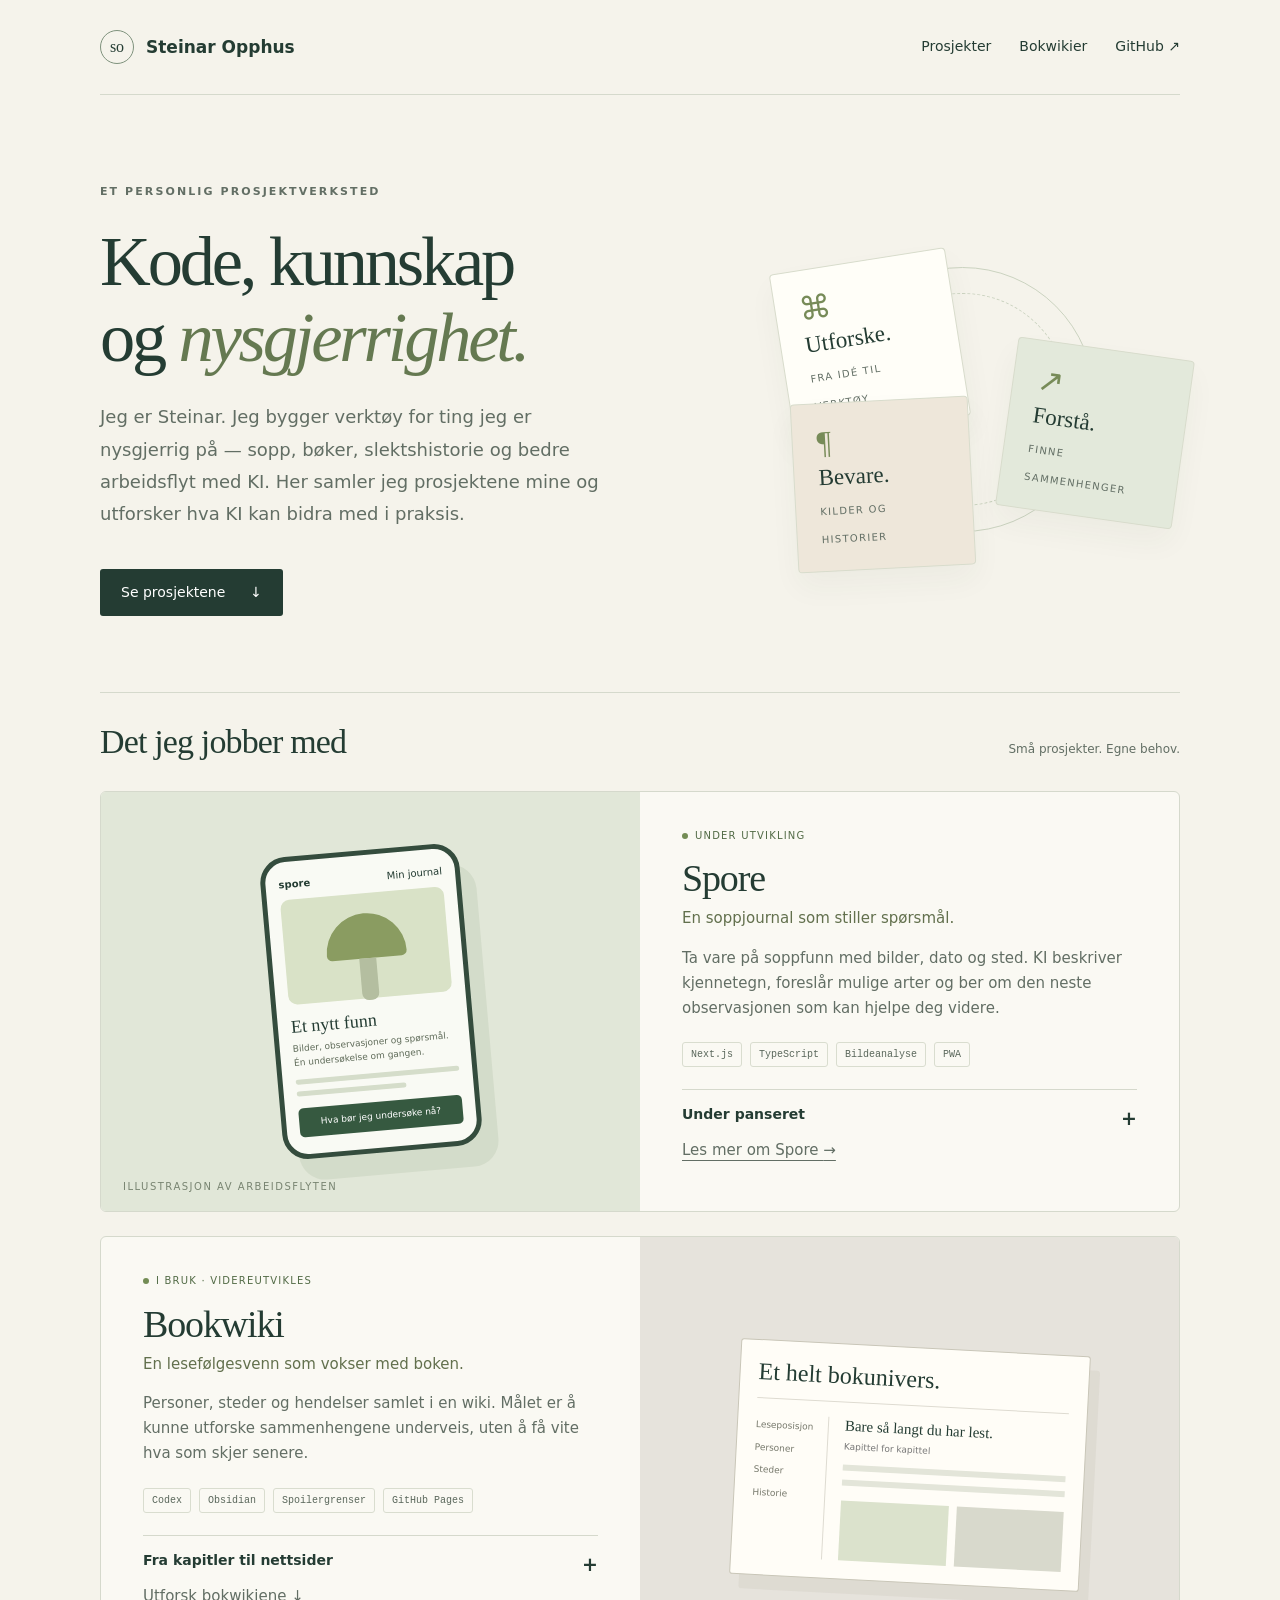
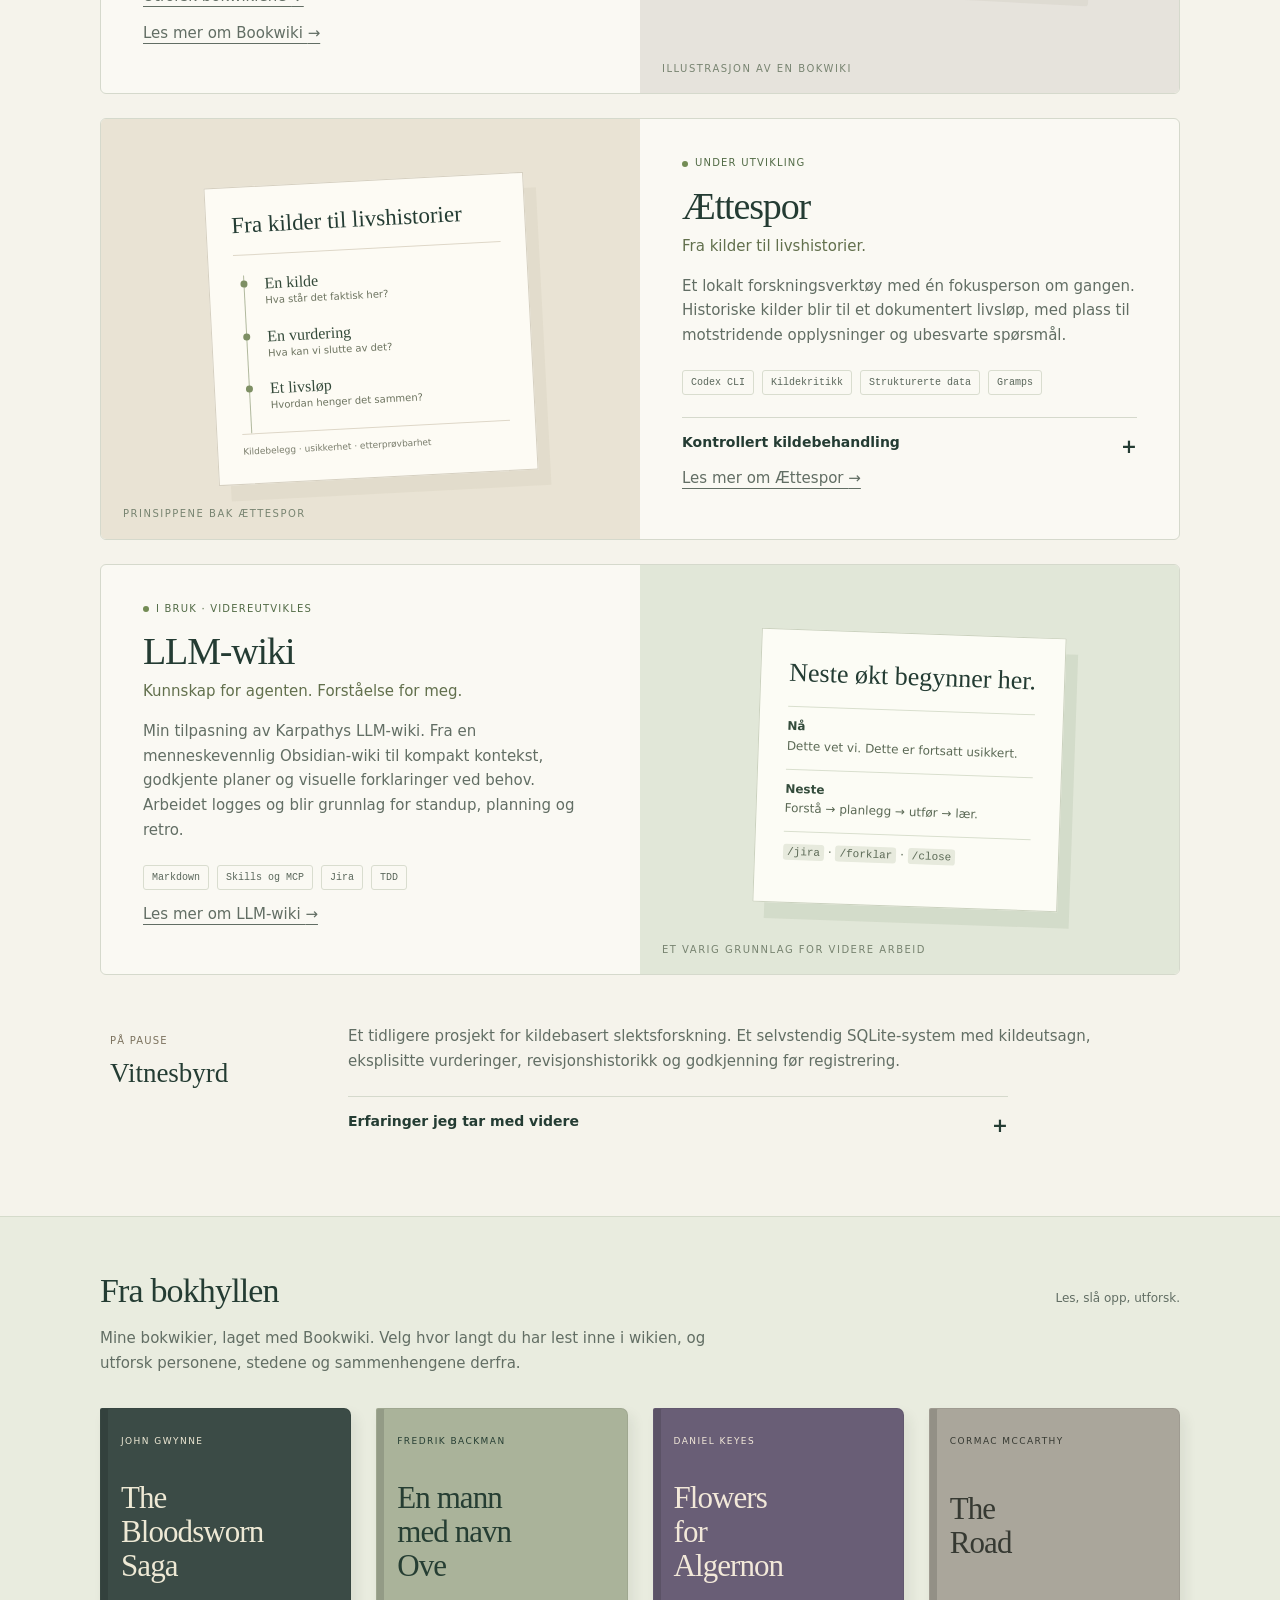
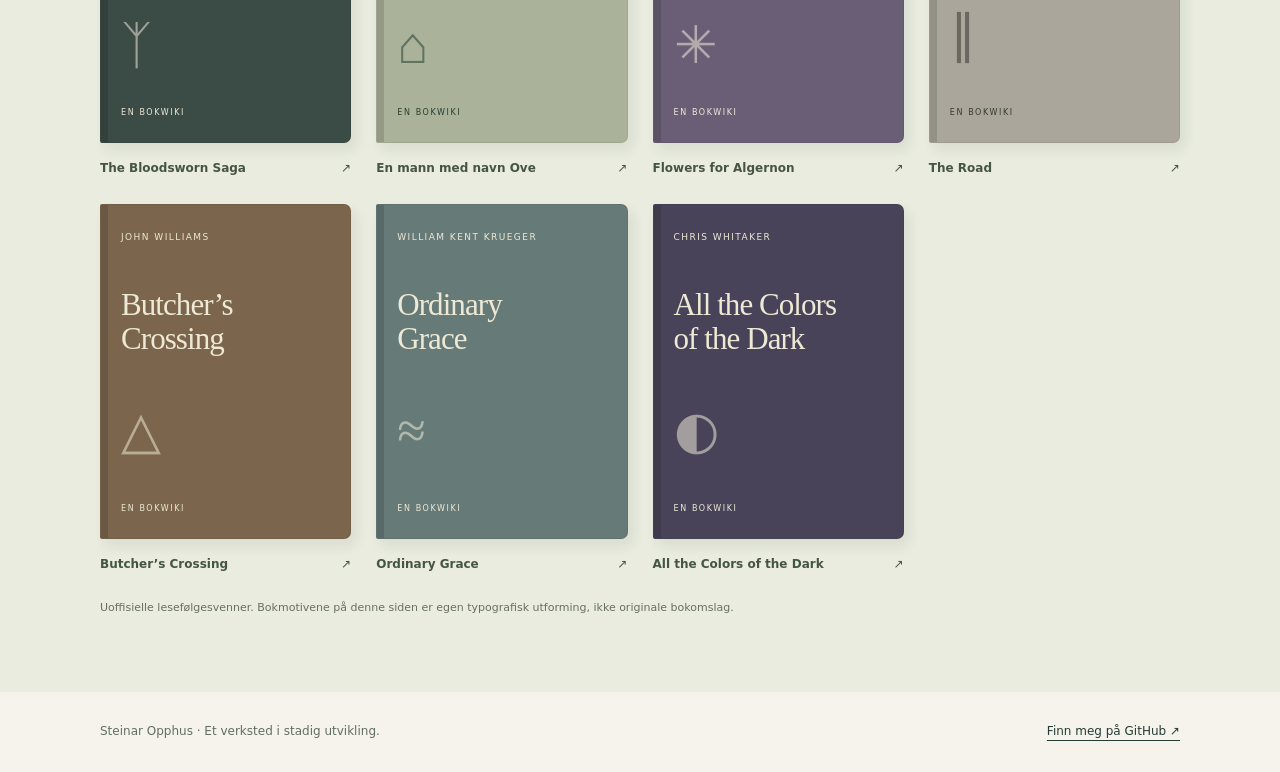
==== index.html @ f36f63a5 "Add three new bookwiki readers to the bookshelf" ====
<!doctype html>
<html lang="nb">
<head>
<meta charset="utf-8"><meta name="viewport" content="width=device-width, initial-scale=1">
<title>Steinar Opphus — prosjekter og bokwikier</title>
<meta name="description" content="Et lite verksted for kode, kunnskap og nysgjerrighet. Utforsk Spore, Bookwiki, Ættespor og mine bokwikier.">
<meta name="theme-color" content="#f5f3eb">
<link rel="stylesheet" href="site.css">
</head>
<body>
<a class="skip" href="#innhold">Hopp til innhold</a>
<div class="wrap"><header><a class="brand" href="#"><span class="mark" aria-hidden="true">so</span>Steinar Opphus</a><nav aria-label="Hovedmeny"><a href="#prosjekter">Prosjekter</a><a href="#bokwikier">Bokwikier</a><a href="https://github.com/steinar-opphus">GitHub ↗</a></nav></header>
<main id="innhold"><section class="hero" aria-labelledby="intro-title"><div><p class="eyebrow">Et personlig prosjektverksted</p><h1 id="intro-title">Kode, kunnskap<br>og <em>nysgjerrighet.</em></h1><p class="intro">Jeg er Steinar. Jeg bygger verktøy for ting jeg er nysgjerrig på — sopp, bøker, slektshistorie og bedre arbeidsflyt med KI. Her samler jeg prosjektene mine og utforsker hva KI kan bidra med i praksis.</p><a class="button" href="#prosjekter">Se prosjektene <span aria-hidden="true">↓</span></a></div><div class="hero-art" aria-hidden="true"><div class="orbit"></div><div class="note one"><span class="glyph">⌘</span><strong>Utforske.</strong><small>Fra idé til verktøy</small></div><div class="note two"><span class="glyph">↗</span><strong>Forstå.</strong><small>Finne sammenhenger</small></div><div class="note three"><span class="glyph">¶</span><strong>Bevare.</strong><small>Kilder og historier</small></div></div></section>
<section class="projects" id="prosjekter" aria-labelledby="projects-title"><div class="section-head"><h2 id="projects-title">Det jeg jobber med</h2><span>Små prosjekter. Egne behov.</span></div>
<article class="project"><div class="visual"><div class="phone" aria-hidden="true"><div class="phone-top"><strong>spore</strong><span>Min journal</span></div><div class="phone-scene"><div class="mushroom"></div></div><b>Et nytt funn</b><p>Bilder, observasjoner og spørsmål.<br>Én undersøkelse om gangen.</p><div class="phone-bar"></div><div class="phone-bar short"></div><div class="phone-pill">Hva bør jeg undersøke nå?</div></div><span class="caption">Illustrasjon av arbeidsflyten</span></div><div class="copy"><span class="status">Under utvikling</span><h3>Spore</h3><div class="subtitle">En soppjournal som stiller spørsmål.</div><p>Ta vare på soppfunn med bilder, dato og sted. KI beskriver kjennetegn, foreslår mulige arter og ber om den neste observasjonen som kan hjelpe deg videre.</p><div class="tags"><span>Next.js</span><span>TypeScript</span><span>Bildeanalyse</span><span>PWA</span></div><details><summary>Under panseret</summary><p>Vanlig kode håndterer metadata og lagring. KI tolker bildene og foreslår oppfølging. Svarene valideres mot et Zod-skjema, og funnene lagres lokalt i IndexedDB.</p><p>Et viktig spørsmål er hvordan appen håndterer manglende observasjoner og usikre svar. Matchscore er ikke en sannsynlighet, og KI-identifikasjon skal ikke alene avgjøre om en sopp er spiselig.</p></details><p><a href="spore.html">Les mer om Spore <span aria-hidden="true">→</span></a></p></div></article>
<article class="project"><div class="visual book-visual"><div class="mini-wiki" aria-hidden="true"><div class="mini-title">Et helt bokunivers.</div><div class="mini-body"><div class="mini-sidebar">Leseposisjon<br>Personer<br>Steder<br>Historie</div><div class="mini-content">Bare så langt du har lest.<small>Kapittel for kapittel</small><div class="mini-lines"></div><div class="mini-lines"></div><div class="mini-cards"><span></span><span></span></div></div></div></div><span class="caption">Illustrasjon av en bokwiki</span></div><div class="copy"><span class="status">I bruk · videreutvikles</span><h3>Bookwiki</h3><div class="subtitle">En lesefølgesvenn som vokser med boken.</div><p>Personer, steder og hendelser samlet i en wiki. Målet er å kunne utforske sammenhengene underveis, uten å få vite hva som skjer senere.</p><div class="tags"><span>Codex</span><span>Obsidian</span><span>Spoilergrenser</span><span>GitHub Pages</span></div><details><summary>Fra kapitler til nettsider</summary><p>Arbeidsflyten bruker kapittelvise sammendrag og faktauttrekk med kildehenvisninger. Instruksjoner og skills hjelper Codex med å vedlikeholde wikien, som publiseres som statiske sider.</p><p>Leseposisjonen styrer hva som vises. Genererte illustrasjoner utforsker bokuniversene visuelt, med utgangspunkt i opplysningene som er kjent på det aktuelle stedet i fortellingen.</p></details><p><a href="#bokwikier">Utforsk bokwikiene <span aria-hidden="true">↓</span></a></p><p><a href="bookwiki.html">Les mer om Bookwiki <span aria-hidden="true">→</span></a></p></div></article>
<article class="project"><div class="visual ancestry-visual"><div class="record" aria-hidden="true"><div class="record-title">Fra kilder til livshistorier</div><div class="timeline"><div class="event"><b>En kilde</b>Hva står det faktisk her?</div><div class="event"><b>En vurdering</b>Hva kan vi slutte av det?</div><div class="event"><b>Et livsløp</b>Hvordan henger det sammen?</div></div><div class="record-foot">Kildebelegg · usikkerhet · etterprøvbarhet</div></div><span class="caption">Prinsippene bak Ættespor</span></div><div class="copy"><span class="status">Under utvikling</span><h3>Ættespor</h3><div class="subtitle">Fra kilder til livshistorier.</div><p>Et lokalt forskningsverktøy med én fokusperson om gangen. Historiske kilder blir til et dokumentert livsløp, med plass til motstridende opplysninger og ubesvarte spørsmål.</p><div class="tags"><span>Codex CLI</span><span>Kildekritikk</span><span>Strukturerte data</span><span>Gramps</span></div><details><summary>Kontrollert kildebehandling</summary><p>Codex leser kildene og lager ett samlet forslag med belegg. Forslaget kan rettes og vurderes før godkjente opplysninger lagres. Kildeutsagn og forskerens vurderinger skal kunne skilles fra hverandre.</p><p>Utviklingen skjer i små steg, med virkelige kildeøkter som utgangspunkt. Overføring til Gramps prøves avgrenset, med kontroll av hva som faktisk blir med.</p></details><p><a href="aettespor.html">Les mer om Ættespor <span aria-hidden="true">→</span></a></p></div></article>
<article class="project"><div class="visual"><div class="agent-note" aria-hidden="true"><h4>Neste økt begynner her.</h4><p><b>Nå</b><br>Dette vet vi. Dette er fortsatt usikkert.</p><p><b>Neste</b><br>Forstå → planlegg → utfør → lær.</p><p><code>/jira</code> · <code>/forklar</code> · <code>/close</code></p></div><span class="caption">Et varig grunnlag for videre arbeid</span></div><div class="copy"><span class="status">I bruk · videreutvikles</span><h3>LLM-wiki</h3><div class="subtitle">Kunnskap for agenten. Forståelse for meg.</div><p>Min tilpasning av Karpathys LLM-wiki. Fra en menneskevennlig Obsidian-wiki til kompakt kontekst, godkjente planer og visuelle forklaringer ved behov. Arbeidet logges og blir grunnlag for standup, planning og retro.</p><div class="tags"><span>Markdown</span><span>Skills og MCP</span><span>Jira</span><span>TDD</span></div><p><a href="llm-wiki.html">Les mer om LLM-wiki <span aria-hidden="true">→</span></a></p></div></article><article class="archive"><div><span class="paused">På pause</span><h3>Vitnesbyrd</h3></div><div><p>Et tidligere prosjekt for kildebasert slektsforskning. Et selvstendig SQLite-system med kildeutsagn, eksplisitte vurderinger, revisjonshistorikk og godkjenning før registrering.</p><details><summary>Erfaringer jeg tar med videre</summary><p>Prosjektet utforsket hvordan forskning kan dokumenteres og etterprøves. Arbeidet synliggjorde også behovet for en enklere modell og raskere kildebehandling — erfaringer som er med videre i Ættespor.</p><div class="tags"><span>Python</span><span>SQLite</span><span>Revisjonshistorikk</span><span>Gramps-eksport</span></div></details></div></article>
</section></main></div>
<section class="shelf" id="bokwikier" aria-labelledby="books-title"><div class="wrap"><div class="section-head"><h2 id="books-title">Fra bokhyllen</h2><span>Les, slå opp, utforsk.</span></div><p class="shelf-intro">Mine bokwikier, laget med Bookwiki. Velg hvor langt du har lest inne i wikien, og utforsk personene, stedene og sammenhengene derfra.</p><div class="books">
<a class="book" href="https://steinar-opphus.github.io/bloodsworn-reader/"><div class="cover"><span class="author">John Gwynne</span><span class="book-title">The<br>Bloodsworn<br>Saga</span><span class="motif" aria-hidden="true">ᛉ</span><span class="edition">En bokwiki</span></div><div class="book-label"><span>The Bloodsworn Saga</span><span aria-hidden="true">↗</span></div></a>
<a class="book" href="https://steinar-opphus.github.io/ove-wiki/"><div class="cover ove"><span class="author">Fredrik Backman</span><span class="book-title">En mann<br>med navn<br>Ove</span><span class="motif" aria-hidden="true">⌂</span><span class="edition">En bokwiki</span></div><div class="book-label"><span>En mann med navn Ove</span><span aria-hidden="true">↗</span></div></a>
<a class="book" href="https://steinar-opphus.github.io/flowers-for-algernon/"><div class="cover flowers"><span class="author">Daniel Keyes</span><span class="book-title">Flowers<br>for<br>Algernon</span><span class="motif" aria-hidden="true">✳</span><span class="edition">En bokwiki</span></div><div class="book-label"><span>Flowers for Algernon</span><span aria-hidden="true">↗</span></div></a>
<a class="book" href="https://steinar-opphus.github.io/the-road-reader/"><div class="cover road"><span class="author">Cormac McCarthy</span><span class="book-title">The<br>Road</span><span class="motif" aria-hidden="true">∥</span><span class="edition">En bokwiki</span></div><div class="book-label"><span>The Road</span><span aria-hidden="true">↗</span></div></a>
<a class="book" href="https://steinar-opphus.github.io/butchers-crossing-reader/"><div class="cover" style="background:#7b654c"><span class="author">John Williams</span><span class="book-title">Butcher’s<br>Crossing</span><span class="motif" aria-hidden="true">△</span><span class="edition">En bokwiki</span></div><div class="book-label"><span>Butcher’s Crossing</span><span aria-hidden="true">↗</span></div></a>
<a class="book" href="https://steinar-opphus.github.io/ordinary-grace-reader/"><div class="cover" style="background:#667a78"><span class="author">William Kent Krueger</span><span class="book-title">Ordinary<br>Grace</span><span class="motif" aria-hidden="true">≈</span><span class="edition">En bokwiki</span></div><div class="book-label"><span>Ordinary Grace</span><span aria-hidden="true">↗</span></div></a>
<a class="book" href="https://steinar-opphus.github.io/all-the-colors-of-the-dark-reader/"><div class="cover" style="background:#494359"><span class="author">Chris Whitaker</span><span class="book-title">All the Colors<br>of the Dark</span><span class="motif" aria-hidden="true">◐</span><span class="edition">En bokwiki</span></div><div class="book-label"><span>All the Colors of the Dark</span><span aria-hidden="true">↗</span></div></a>
</div><p class="book-note">Uoffisielle lesefølgesvenner. Bokmotivene på denne siden er egen typografisk utforming, ikke originale bokomslag.</p></div></section>
<div class="wrap"><footer><span>Steinar Opphus · Et verksted i stadig utvikling.</span><a href="https://github.com/steinar-opphus">Finn meg på GitHub ↗</a></footer></div>
</body></html>
---- site.css ----
:root{--paper:#f5f3eb;--ink:#243c33;--muted:#626e64;--line:#d5d9cc;--green:#315b46;--serif:Georgia,'Times New Roman',serif}*{box-sizing:border-box}html{scroll-behavior:smooth;scroll-padding-top:28px}body{margin:0;background:var(--paper);color:var(--ink);font:17px/1.65 system-ui,-apple-system,BlinkMacSystemFont,'Segoe UI',sans-serif}a{color:inherit;text-decoration-thickness:1px;text-underline-offset:5px}a:hover{color:#6b5734}a:focus-visible,summary:focus-visible{outline:3px solid #a47330;outline-offset:6px}::selection{background:#d5dfc5}.wrap{max-width:1160px;margin:auto;padding:0 40px}.skip{position:absolute;top:-100px;background:var(--ink);color:white;padding:10px;z-index:3}.skip:focus{top:0}header{display:flex;justify-content:space-between;align-items:center;padding:30px 0;border-bottom:1px solid var(--line);gap:24px}.brand{font-size:17px;font-weight:650;text-decoration:none;display:flex;align-items:center;gap:12px}.mark{width:34px;height:34px;border:1px solid #7f927d;border-radius:50%;display:grid;place-items:center;font:16px var(--serif)}nav{display:flex;gap:28px;font-size:14px}nav a{text-decoration:none}.hero{position:relative;padding:88px 0 76px;display:grid;grid-template-columns:1.4fr 1fr;gap:38px;align-items:center}.eyebrow{font-size:11px;letter-spacing:.19em;text-transform:uppercase;font-weight:650;color:var(--muted);margin:0 0 22px}.hero h1{font:clamp(48px,5.5vw,76px)/1.08 var(--serif);letter-spacing:-.045em;margin:0 0 26px;font-weight:400}.hero h1 em{font-weight:400;color:#657951}.hero p.intro{max-width:520px;color:var(--muted);font-size:18px;line-height:1.8}.button{display:inline-flex;gap:25px;align-items:center;margin-top:20px;background:var(--ink);color:#fff;padding:12px 21px;text-decoration:none;font-size:14px;border-radius:3px}.button:hover{background:var(--green);color:white}.hero-art{height:340px;position:relative;display:grid;place-items:center}.orbit{width:265px;height:265px;border:1px solid #cbd3c0;border-radius:50%;position:absolute}.orbit:after{content:'';position:absolute;inset:25px;border:1px dashed #cbd3c0;border-radius:50%}.note{position:absolute;background:#fffef8;border:1px solid #d8dccc;border-radius:4px;box-shadow:0 15px 30px #243c330b;padding:20px 24px;width:178px}.note strong{display:block;font:23px var(--serif);margin:4px 0}.note small{font-size:10px;letter-spacing:.13em;text-transform:uppercase;color:var(--muted)}.note .glyph{font:32px var(--serif);color:#778b58}.note.one{left:8%;top:9%;transform:rotate(-9deg)}.note.two{right:-1%;top:35%;transform:rotate(8deg);background:#e3e9db}.note.three{left:11%;bottom:0;transform:rotate(-3deg);background:#eee7da}.caption{font-size:10px;letter-spacing:.15em;text-transform:uppercase;color:#788471}.section-head{display:flex;justify-content:space-between;gap:24px;align-items:baseline;margin:0 0 30px;border-top:1px solid var(--line);padding-top:30px}.section-head h2{font:34px var(--serif);margin:0;letter-spacing:-.025em}.section-head span{font-size:12px;color:var(--muted)}.projects{padding-bottom:70px}.project{display:grid;grid-template-columns:1fr 1fr;min-height:330px;border:1px solid var(--line);margin-bottom:24px;background:#faf9f3;border-radius:6px;overflow:hidden}.project:nth-of-type(even) .visual{order:2}.copy{padding:36px 42px}.status{font-size:10px;text-transform:uppercase;letter-spacing:.12em;color:#526b46;display:flex;align-items:center;gap:7px}.status:before{content:'';width:6px;height:6px;background:#738c54;border-radius:50%}.copy h3{font:38px var(--serif);margin:12px 0 6px;letter-spacing:-.03em}.subtitle{font-size:15px;margin:0 0 15px;color:#62704d}.copy p{font-size:15px;color:var(--muted);margin:12px 0}.tags{display:flex;gap:8px;flex-wrap:wrap;margin:22px 0 0}.tags span{font:10px/1.5 ui-monospace,monospace;border:1px solid #d9ddcf;border-radius:3px;padding:4px 8px;color:#5a675b}details{margin-top:22px;font-size:14px;border-top:1px solid var(--line);padding-top:13px}summary{cursor:pointer;list-style:none;font-weight:550}summary:after{content:'+';float:right;font-size:19px}details[open] summary:after{content:'−'}details p{font-size:14px!important}details ul{padding-left:19px;color:var(--muted)}.visual{background:#e1e7d8;display:flex;flex-direction:column;align-items:center;justify-content:center;padding:35px;position:relative;min-height:310px}.visual .caption{position:absolute;bottom:16px;left:22px}.phone{background:#f9faf4;border:5px solid #344c3d;border-radius:26px;width:200px;box-shadow:15px 22px 0 #82927224;padding:17px 13px;transform:rotate(-5deg)}.phone-top{display:flex;justify-content:space-between;font:10px system-ui;margin-bottom:10px}.phone-scene{height:105px;background:#d9e2c7;border-radius:9px;display:grid;place-items:center}.mushroom{width:80px;height:45px;border-radius:90px 90px 12px 12px;background:#8a9c61;position:relative;margin-top:-20px}.mushroom:after{content:'';position:absolute;width:17px;height:42px;background:#b4bea0;left:32px;top:45px;border-radius:0 0 7px 7px}.phone b{font:18px var(--serif);display:block;margin-top:12px}.phone p{font-size:9px;line-height:1.5;color:#5f6b59;margin:5px 0 10px}.phone-bar{height:5px;background:#d5ddca;border-radius:4px;margin:7px 0}.phone-bar.short{width:67%}.phone-pill{background:#365940;color:white;text-align:center;padding:7px;font-size:9px;border-radius:5px;margin-top:12px}.book-visual{background:#e6e3dc}.mini-wiki{width:100%;max-width:350px;background:#fffdf7;border:1px solid #c9c6b8;box-shadow:10px 14px 0 #a29d8b1f;transform:rotate(3deg);border-radius:3px;padding:18px}.mini-title{font:24px var(--serif);border-bottom:1px solid #dedbd1;padding-bottom:12px}.mini-body{display:grid;grid-template-columns:73px 1fr;gap:16px;margin-top:15px}.mini-sidebar{font:9px/2.5 system-ui;color:#77796c;border-right:1px solid #dedbd1}.mini-content{font:15px var(--serif)}.mini-content small{display:block;font:9px system-ui;color:#777;margin:7px 0 13px}.mini-lines{height:6px;background:#e3e5d9;margin:9px 0}.mini-cards{display:flex;gap:8px;margin-top:15px}.mini-cards span{background:#dbe2cc;height:60px;flex:1}.mini-cards span:last-child{background:#d8d9cc}.ancestry-visual{background:#e9e3d4}.record{width:100%;max-width:320px;background:#fdfbf4;padding:25px;border:1px solid #d6d0c1;transform:rotate(-3deg);box-shadow:12px 16px 0 #bcb39826}.record-title{font:23px var(--serif);border-bottom:1px solid #ded7c8;padding-bottom:16px}.timeline{border-left:1px solid #b1b99e;margin:20px 0 0 9px;padding-left:20px}.event{position:relative;font-size:10px;padding-bottom:18px;color:#6c735f}.event:before{content:'';position:absolute;left:-24px;top:5px;width:7px;height:7px;border-radius:50%;background:#7e8f64}.event b{font:16px var(--serif);display:block;color:#344a3a}.record-foot{font-size:9px;color:#7a7d6c;border-top:1px solid #ded7c8;padding-top:10px}.archive{display:grid;grid-template-columns:200px 1fr;gap:38px;padding:25px 10px 5px}.archive h3{font:27px var(--serif);margin:6px 0}.archive p{font-size:15px;color:var(--muted);margin:0}.archive .paused{font-size:10px;letter-spacing:.12em;text-transform:uppercase;color:#7c725e}.archive details{max-width:660px}.shelf{background:#e9ecdf;padding:55px 0 64px;border-top:1px solid #d5dbcb}.shelf .section-head{border:0;padding:0;margin-bottom:16px}.shelf-intro{color:var(--muted);font-size:15px;margin-bottom:32px;max-width:660px}.books{display:grid;grid-template-columns:repeat(4,1fr);gap:25px}.book{display:block;text-decoration:none}.cover{aspect-ratio:3/4;background:#3b4b46;border-radius:2px 7px 7px 2px;padding:25px 20px;display:flex;flex-direction:column;justify-content:space-between;box-shadow:5px 7px 13px #22362915,inset 7px 0 #0002;color:#eee9d5;border:1px solid #0001;transition:transform .2s}.book:hover .cover{transform:translateY(-6px)}.cover .author{font-size:9px;letter-spacing:.16em;text-transform:uppercase}.cover .book-title{font:clamp(22px,2.5vw,31px)/1.1 var(--serif);letter-spacing:-.03em}.cover .motif{font:52px var(--serif);opacity:.55}.cover .edition{font:8px system-ui;letter-spacing:.2em;text-transform:uppercase}.ove{background:#aab39a;color:#263e33}.flowers{background:#695e76;color:#f2e8d9}.road{background:#aaa69b;color:#363932}.book-label{display:flex;justify-content:space-between;gap:10px;font-size:12px;margin-top:16px;color:#455543}.book-label span:first-child{font-weight:550}.book-note{font-size:11px;color:#67705f;margin-top:25px}footer{display:flex;justify-content:space-between;align-items:center;gap:20px;padding:30px 0;color:var(--muted);font-size:12px}footer a{color:var(--ink)}@media(max-width:800px){.wrap{padding:0 24px}.hero{grid-template-columns:1fr;padding:60px 0 45px}.hero-art{display:none}.hero h1{font-size:60px}.project{grid-template-columns:1fr}.project:nth-of-type(even) .visual{order:0}.copy{padding:28px}.visual{min-height:300px}.books{grid-template-columns:repeat(2,1fr);gap:25px}.cover .book-title{font-size:30px}.archive{grid-template-columns:1fr;gap:13px}.section-head{align-items:flex-start}.section-head span{max-width:130px;text-align:right}}@media(max-width:420px){header{align-items:flex-start;gap:12px}.brand{font-size:14px}.mark{display:none}nav{gap:15px;font-size:12px}.hero h1{font-size:48px}.hero p.intro{font-size:16px}.section-head h2{font-size:28px}.cover{padding:20px 14px}.cover .book-title{font-size:24px}.cover .author{font-size:8px}footer{align-items:flex-start}}@media(prefers-reduced-motion:reduce){html{scroll-behavior:auto}.cover{transition:none}}

.detail-hero{padding:64px 0 45px;max-width:820px}.breadcrumb{font-size:13px;color:var(--muted);margin-bottom:35px}.detail-hero h1{font:clamp(48px,7vw,84px)/1.1 var(--serif);letter-spacing:-.04em;margin:12px 0 20px}.detail-hero .lead{font:25px/1.5 var(--serif);max-width:750px}.detail-hero .intro{color:var(--muted);max-width:720px}.jump{display:flex;gap:12px;flex-wrap:wrap;margin-top:28px}.jump a{font-size:13px;padding:9px 15px;border:1px solid var(--line);border-radius:3px;text-decoration:none}.jump a:first-child{background:var(--ink);color:white}.detail-grid{display:grid;grid-template-columns:190px 1fr;gap:60px;padding-bottom:65px}.toc{font-size:13px;position:sticky;top:28px;align-self:start}.toc a{display:block;margin:13px 0;text-decoration:none}.toc .eyebrow{margin-bottom:18px}.article-section{padding:35px 0;border-top:1px solid var(--line);scroll-margin-top:25px}.article-section h2{font:34px/1.2 var(--serif);letter-spacing:-.025em;margin:0 0 22px}.article-section h3{font:24px/1.3 var(--serif);margin:28px 0 12px}.article-section p,.article-section li{font-size:16px;line-height:1.8;color:#536155}.article-section p{margin:12px 0 18px}.article-section ul,.article-section ol{padding-left:22px}.article-section li{margin:8px 0}.article-section strong{color:var(--ink)}.callout{border-left:3px solid #819467;background:#e9eddf;padding:18px 23px;margin:25px 0}.callout p{margin:0}.steps{counter-reset:step;display:grid;grid-template-columns:repeat(3,1fr);gap:12px;margin:25px 0}.step{background:#efeee4;border:1px solid #dadccc;padding:20px}.step:before{counter-increment:step;content:'0'counter(step);display:block;font:12px ui-monospace,monospace;color:#738163;margin-bottom:16px}.step b{display:block;font:22px var(--serif);margin-bottom:10px}.step p{font-size:13px;margin:0}.tech-label{font-size:10px;letter-spacing:.16em;text-transform:uppercase;color:#6c7c5d}.table-wrap{overflow-x:auto}table{width:100%;border-collapse:collapse;font-size:14px;margin:25px 0}th,td{text-align:left;vertical-align:top;padding:14px;border-bottom:1px solid var(--line)}th{background:#e8ecde;font-weight:600}td:first-child{width:30%;color:var(--ink)}td{color:#536155}code{font-size:.87em;background:#e7eadd;padding:2px 4px;border-radius:3px;overflow-wrap:anywhere}.history{border-left:1px solid #adb99e;margin:24px 0 0 7px;padding-left:25px}.history h3{position:relative}.history h3:before{content:'';position:absolute;left:-30px;top:10px;width:8px;height:8px;border-radius:50%;background:#71835d}.source-note{font-size:12px!important;color:#6c7567!important}.next-projects{display:flex;gap:20px;flex-wrap:wrap;border-top:1px solid var(--line);padding:25px 0;font-size:14px}.sample{font:22px/1.55 var(--serif);color:#476044;padding:22px 25px;background:#eeeee2;border-radius:4px}.sample small{display:block;font:10px system-ui;text-transform:uppercase;letter-spacing:.13em;margin-bottom:10px;color:#6f7d64}@media(max-width:800px){.detail-grid{grid-template-columns:1fr;gap:10px}.toc{position:static;display:flex;gap:15px;flex-wrap:wrap;padding-bottom:15px}.toc .eyebrow{width:100%;margin-bottom:0}.toc a{margin:0}.detail-hero{padding-top:35px}.steps{grid-template-columns:1fr}.step{display:grid;grid-template-columns:30px 1fr;gap:0 12px}.step:before{grid-row:1/3}.step p{grid-column:2}.detail-hero .lead{font-size:22px}.article-section h2{font-size:29px}}


.workflow-map{display:flex;align-items:center;justify-content:center;gap:12px;flex-wrap:wrap;background:#e8eddf;border:1px solid #d1dac6;padding:25px;margin:25px 0}.workflow-map>span:not([aria-hidden]){font-size:13px;padding:10px 12px;background:#fcfcf6;border:1px solid #cbd4bd;border-radius:3px}.workflow-map small{display:block;width:100%;text-align:center;font-size:12px;color:#536155;margin-top:12px}.agent-note{max-width:340px;background:#fcfcf5;border:1px solid #cbd2bf;padding:28px;box-shadow:12px 16px 0 #82927224;transform:rotate(2deg)}.agent-note h4{font:26px var(--serif);margin:0 0 18px}.agent-note p{font-size:12px;color:#5b6955;border-top:1px solid #d9dfce;padding-top:10px}.agent-note code{font-size:11px}.agent-note b{color:#344c3c}
/* Screenshots on the Spore project page. */
.spore-shot{margin:26px 0 32px;min-width:0}.spore-shot>a{display:block;border:1px solid var(--line);border-radius:6px;overflow:hidden;background:#f6edd9;cursor:zoom-in}.spore-shot img{display:block;width:100%;height:auto}.spore-shot figcaption{font-size:14px;line-height:1.7;color:var(--muted);padding:14px 0 0}.spore-shot figcaption strong{color:var(--ink)}.spore-shot figcaption span{display:block;font-size:12px;color:var(--green);margin-top:8px}.spore-shot-grid{display:grid;grid-template-columns:1fr 1fr;gap:24px;align-items:start}.spore-shot-grid .spore-shot{margin:0 0 20px}@media(max-width:600px){.spore-shot-grid{grid-template-columns:1fr;gap:12px}}
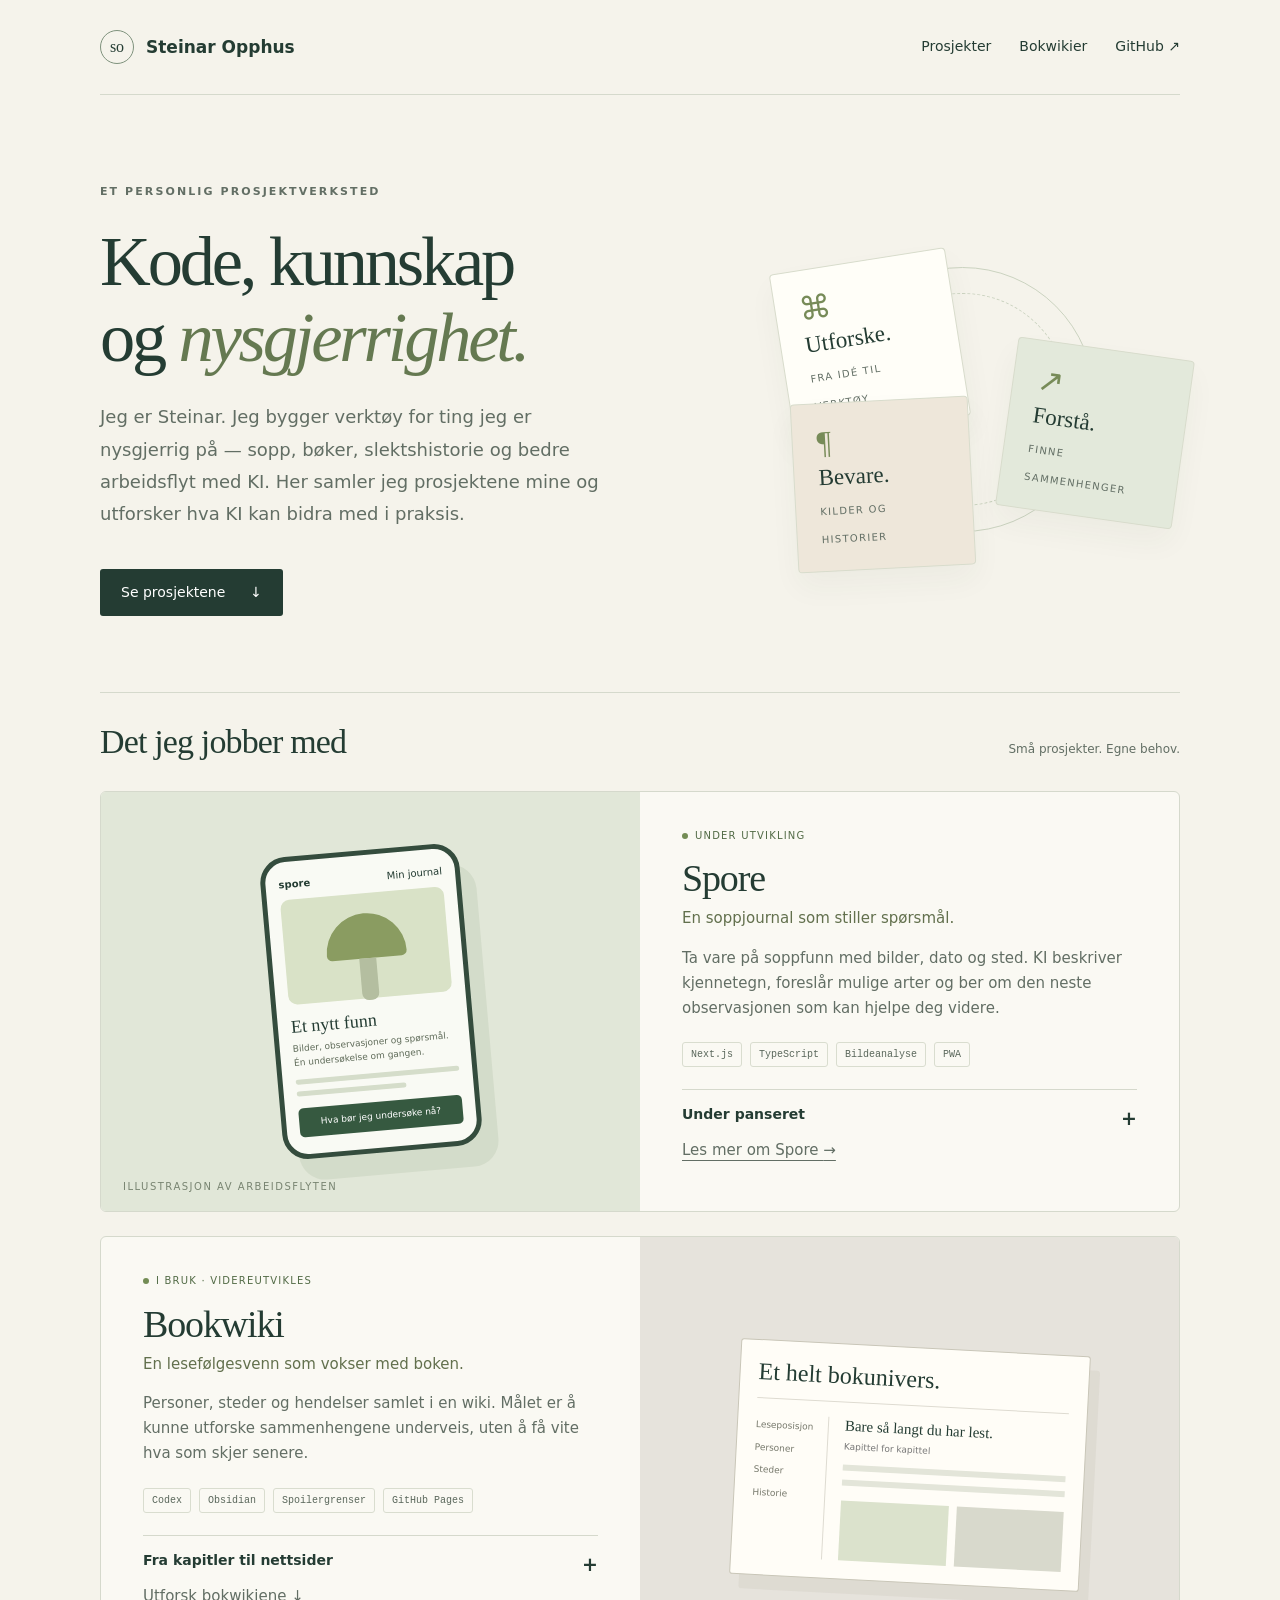
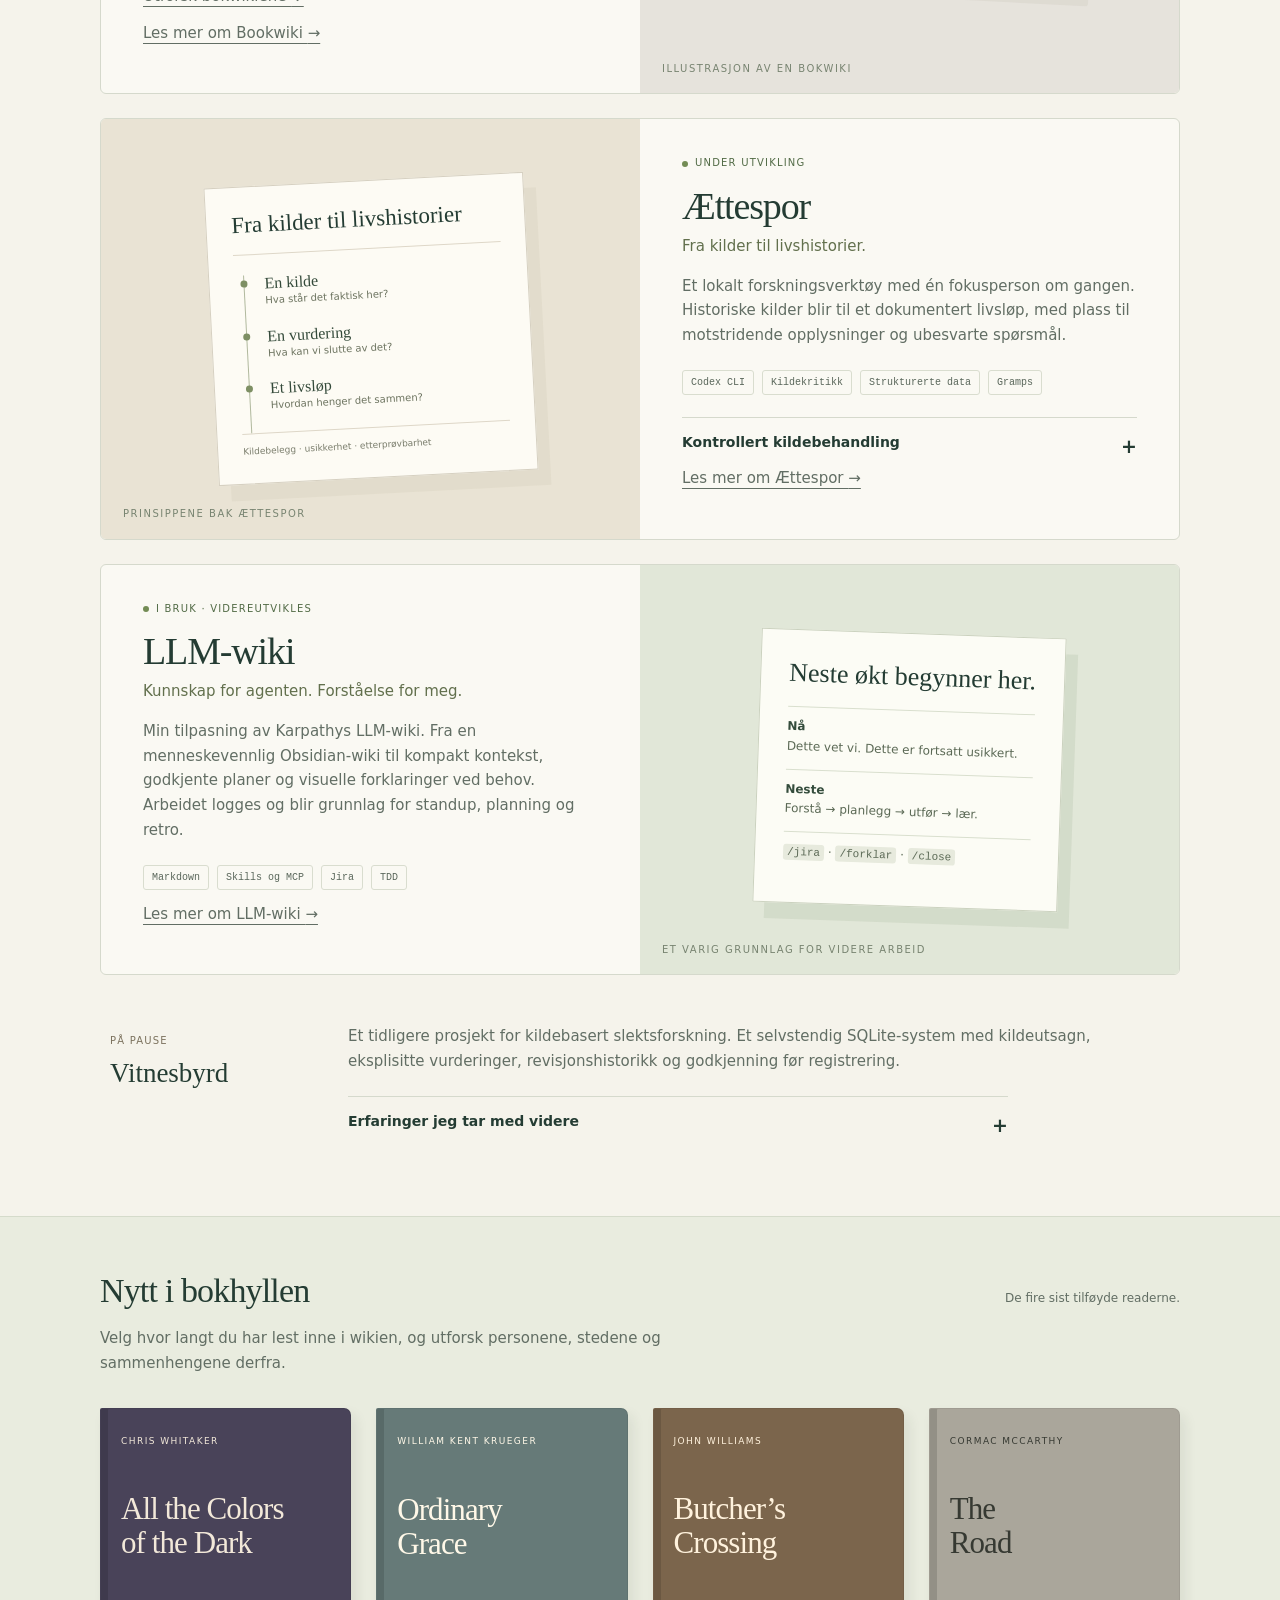
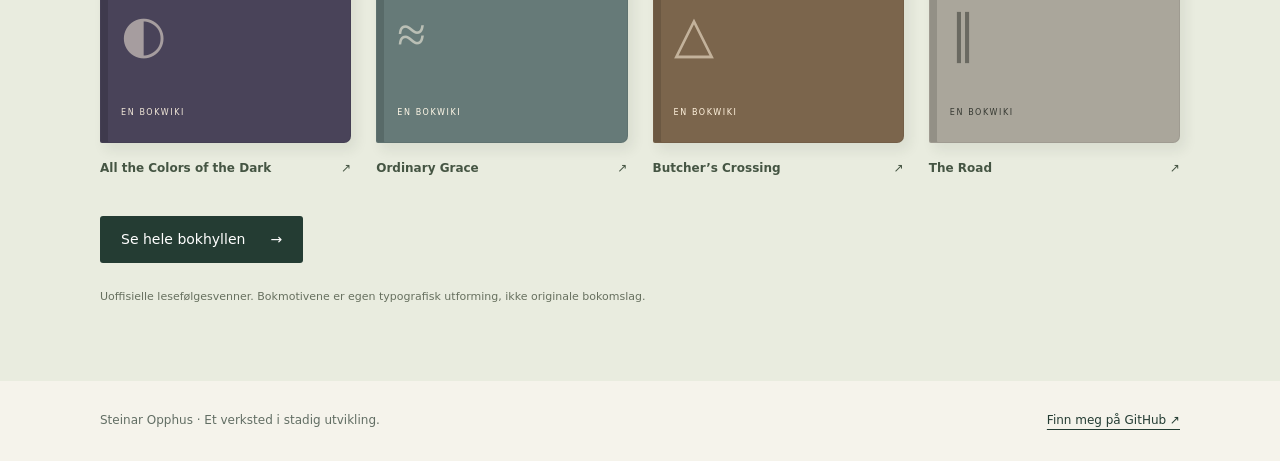
==== commit 2d4ed17d: "Add responsive wooden bookshelf and show four newest readers on homepage" ====
--- a/index.html
+++ b/index.html
@@ -17,15 +17,11 @@
 <article class="project"><div class="visual ancestry-visual"><div class="record" aria-hidden="true"><div class="record-title">Fra kilder til livshistorier</div><div class="timeline"><div class="event"><b>En kilde</b>Hva står det faktisk her?</div><div class="event"><b>En vurdering</b>Hva kan vi slutte av det?</div><div class="event"><b>Et livsløp</b>Hvordan henger det sammen?</div></div><div class="record-foot">Kildebelegg · usikkerhet · etterprøvbarhet</div></div><span class="caption">Prinsippene bak Ættespor</span></div><div class="copy"><span class="status">Under utvikling</span><h3>Ættespor</h3><div class="subtitle">Fra kilder til livshistorier.</div><p>Et lokalt forskningsverktøy med én fokusperson om gangen. Historiske kilder blir til et dokumentert livsløp, med plass til motstridende opplysninger og ubesvarte spørsmål.</p><div class="tags"><span>Codex CLI</span><span>Kildekritikk</span><span>Strukturerte data</span><span>Gramps</span></div><details><summary>Kontrollert kildebehandling</summary><p>Codex leser kildene og lager ett samlet forslag med belegg. Forslaget kan rettes og vurderes før godkjente opplysninger lagres. Kildeutsagn og forskerens vurderinger skal kunne skilles fra hverandre.</p><p>Utviklingen skjer i små steg, med virkelige kildeøkter som utgangspunkt. Overføring til Gramps prøves avgrenset, med kontroll av hva som faktisk blir med.</p></details><p><a href="aettespor.html">Les mer om Ættespor <span aria-hidden="true">→</span></a></p></div></article>
 <article class="project"><div class="visual"><div class="agent-note" aria-hidden="true"><h4>Neste økt begynner her.</h4><p><b>Nå</b><br>Dette vet vi. Dette er fortsatt usikkert.</p><p><b>Neste</b><br>Forstå → planlegg → utfør → lær.</p><p><code>/jira</code> · <code>/forklar</code> · <code>/close</code></p></div><span class="caption">Et varig grunnlag for videre arbeid</span></div><div class="copy"><span class="status">I bruk · videreutvikles</span><h3>LLM-wiki</h3><div class="subtitle">Kunnskap for agenten. Forståelse for meg.</div><p>Min tilpasning av Karpathys LLM-wiki. Fra en menneskevennlig Obsidian-wiki til kompakt kontekst, godkjente planer og visuelle forklaringer ved behov. Arbeidet logges og blir grunnlag for standup, planning og retro.</p><div class="tags"><span>Markdown</span><span>Skills og MCP</span><span>Jira</span><span>TDD</span></div><p><a href="llm-wiki.html">Les mer om LLM-wiki <span aria-hidden="true">→</span></a></p></div></article><article class="archive"><div><span class="paused">På pause</span><h3>Vitnesbyrd</h3></div><div><p>Et tidligere prosjekt for kildebasert slektsforskning. Et selvstendig SQLite-system med kildeutsagn, eksplisitte vurderinger, revisjonshistorikk og godkjenning før registrering.</p><details><summary>Erfaringer jeg tar med videre</summary><p>Prosjektet utforsket hvordan forskning kan dokumenteres og etterprøves. Arbeidet synliggjorde også behovet for en enklere modell og raskere kildebehandling — erfaringer som er med videre i Ættespor.</p><div class="tags"><span>Python</span><span>SQLite</span><span>Revisjonshistorikk</span><span>Gramps-eksport</span></div></details></div></article>
 </section></main></div>
-<section class="shelf" id="bokwikier" aria-labelledby="books-title"><div class="wrap"><div class="section-head"><h2 id="books-title">Fra bokhyllen</h2><span>Les, slå opp, utforsk.</span></div><p class="shelf-intro">Mine bokwikier, laget med Bookwiki. Velg hvor langt du har lest inne i wikien, og utforsk personene, stedene og sammenhengene derfra.</p><div class="books">
-<a class="book" href="https://steinar-opphus.github.io/bloodsworn-reader/"><div class="cover"><span class="author">John Gwynne</span><span class="book-title">The<br>Bloodsworn<br>Saga</span><span class="motif" aria-hidden="true">ᛉ</span><span class="edition">En bokwiki</span></div><div class="book-label"><span>The Bloodsworn Saga</span><span aria-hidden="true">↗</span></div></a>
-<a class="book" href="https://steinar-opphus.github.io/ove-wiki/"><div class="cover ove"><span class="author">Fredrik Backman</span><span class="book-title">En mann<br>med navn<br>Ove</span><span class="motif" aria-hidden="true">⌂</span><span class="edition">En bokwiki</span></div><div class="book-label"><span>En mann med navn Ove</span><span aria-hidden="true">↗</span></div></a>
-<a class="book" href="https://steinar-opphus.github.io/flowers-for-algernon/"><div class="cover flowers"><span class="author">Daniel Keyes</span><span class="book-title">Flowers<br>for<br>Algernon</span><span class="motif" aria-hidden="true">✳</span><span class="edition">En bokwiki</span></div><div class="book-label"><span>Flowers for Algernon</span><span aria-hidden="true">↗</span></div></a>
-<a class="book" href="https://steinar-opphus.github.io/the-road-reader/"><div class="cover road"><span class="author">Cormac McCarthy</span><span class="book-title">The<br>Road</span><span class="motif" aria-hidden="true">∥</span><span class="edition">En bokwiki</span></div><div class="book-label"><span>The Road</span><span aria-hidden="true">↗</span></div></a>
-<a class="book" href="https://steinar-opphus.github.io/butchers-crossing-reader/"><div class="cover" style="background:#7b654c"><span class="author">John Williams</span><span class="book-title">Butcher’s<br>Crossing</span><span class="motif" aria-hidden="true">△</span><span class="edition">En bokwiki</span></div><div class="book-label"><span>Butcher’s Crossing</span><span aria-hidden="true">↗</span></div></a>
-<a class="book" href="https://steinar-opphus.github.io/ordinary-grace-reader/"><div class="cover" style="background:#667a78"><span class="author">William Kent Krueger</span><span class="book-title">Ordinary<br>Grace</span><span class="motif" aria-hidden="true">≈</span><span class="edition">En bokwiki</span></div><div class="book-label"><span>Ordinary Grace</span><span aria-hidden="true">↗</span></div></a>
-<a class="book" href="https://steinar-opphus.github.io/all-the-colors-of-the-dark-reader/"><div class="cover" style="background:#494359"><span class="author">Chris Whitaker</span><span class="book-title">All the Colors<br>of the Dark</span><span class="motif" aria-hidden="true">◐</span><span class="edition">En bokwiki</span></div><div class="book-label"><span>All the Colors of the Dark</span><span aria-hidden="true">↗</span></div></a>
-</div><p class="book-note">Uoffisielle lesefølgesvenner. Bokmotivene på denne siden er egen typografisk utforming, ikke originale bokomslag.</p></div></section>
+<!-- BOOKS:START -->
+<section class="shelf" id="bokwikier" aria-labelledby="books-title"><div class="wrap"><div class="section-head"><h2 id="books-title">Nytt i bokhyllen</h2><span>De fire sist tilføyde readerne.</span></div><p class="shelf-intro">Velg hvor langt du har lest inne i wikien, og utforsk personene, stedene og sammenhengene derfra.</p><div class="books">
+<a class="book" href="https://steinar-opphus.github.io/all-the-colors-of-the-dark-reader/"><div class="cover" style="background:#494359;color:#f2e8d9"><span class="author">Chris Whitaker</span><span class="book-title">All the Colors<br>of the Dark</span><span class="motif" aria-hidden="true">◐</span><span class="edition">En bokwiki</span></div><div class="book-label"><span>All the Colors of the Dark</span><span aria-hidden="true">↗</span></div></a><a class="book" href="https://steinar-opphus.github.io/ordinary-grace-reader/"><div class="cover" style="background:#667a78;color:#fff8e8"><span class="author">William Kent Krueger</span><span class="book-title">Ordinary<br>Grace</span><span class="motif" aria-hidden="true">≈</span><span class="edition">En bokwiki</span></div><div class="book-label"><span>Ordinary Grace</span><span aria-hidden="true">↗</span></div></a><a class="book" href="https://steinar-opphus.github.io/butchers-crossing-reader/"><div class="cover" style="background:#7b654c;color:#fff2dd"><span class="author">John Williams</span><span class="book-title">Butcher’s<br>Crossing</span><span class="motif" aria-hidden="true">△</span><span class="edition">En bokwiki</span></div><div class="book-label"><span>Butcher’s Crossing</span><span aria-hidden="true">↗</span></div></a><a class="book" href="https://steinar-opphus.github.io/the-road-reader/"><div class="cover" style="background:#aaa69b;color:#363932"><span class="author">Cormac McCarthy</span><span class="book-title">The<br>Road</span><span class="motif" aria-hidden="true">∥</span><span class="edition">En bokwiki</span></div><div class="book-label"><span>The Road</span><span aria-hidden="true">↗</span></div></a>
+</div><p><a class="button" href="bokhylle.html">Se hele bokhyllen <span aria-hidden="true">→</span></a></p><p class="book-note">Uoffisielle lesefølgesvenner. Bokmotivene er egen typografisk utforming, ikke originale bokomslag.</p></div></section>
+<!-- BOOKS:END -->
 <div class="wrap"><footer><span>Steinar Opphus · Et verksted i stadig utvikling.</span><a href="https://github.com/steinar-opphus">Finn meg på GitHub ↗</a></footer></div>
 </body></html>
 
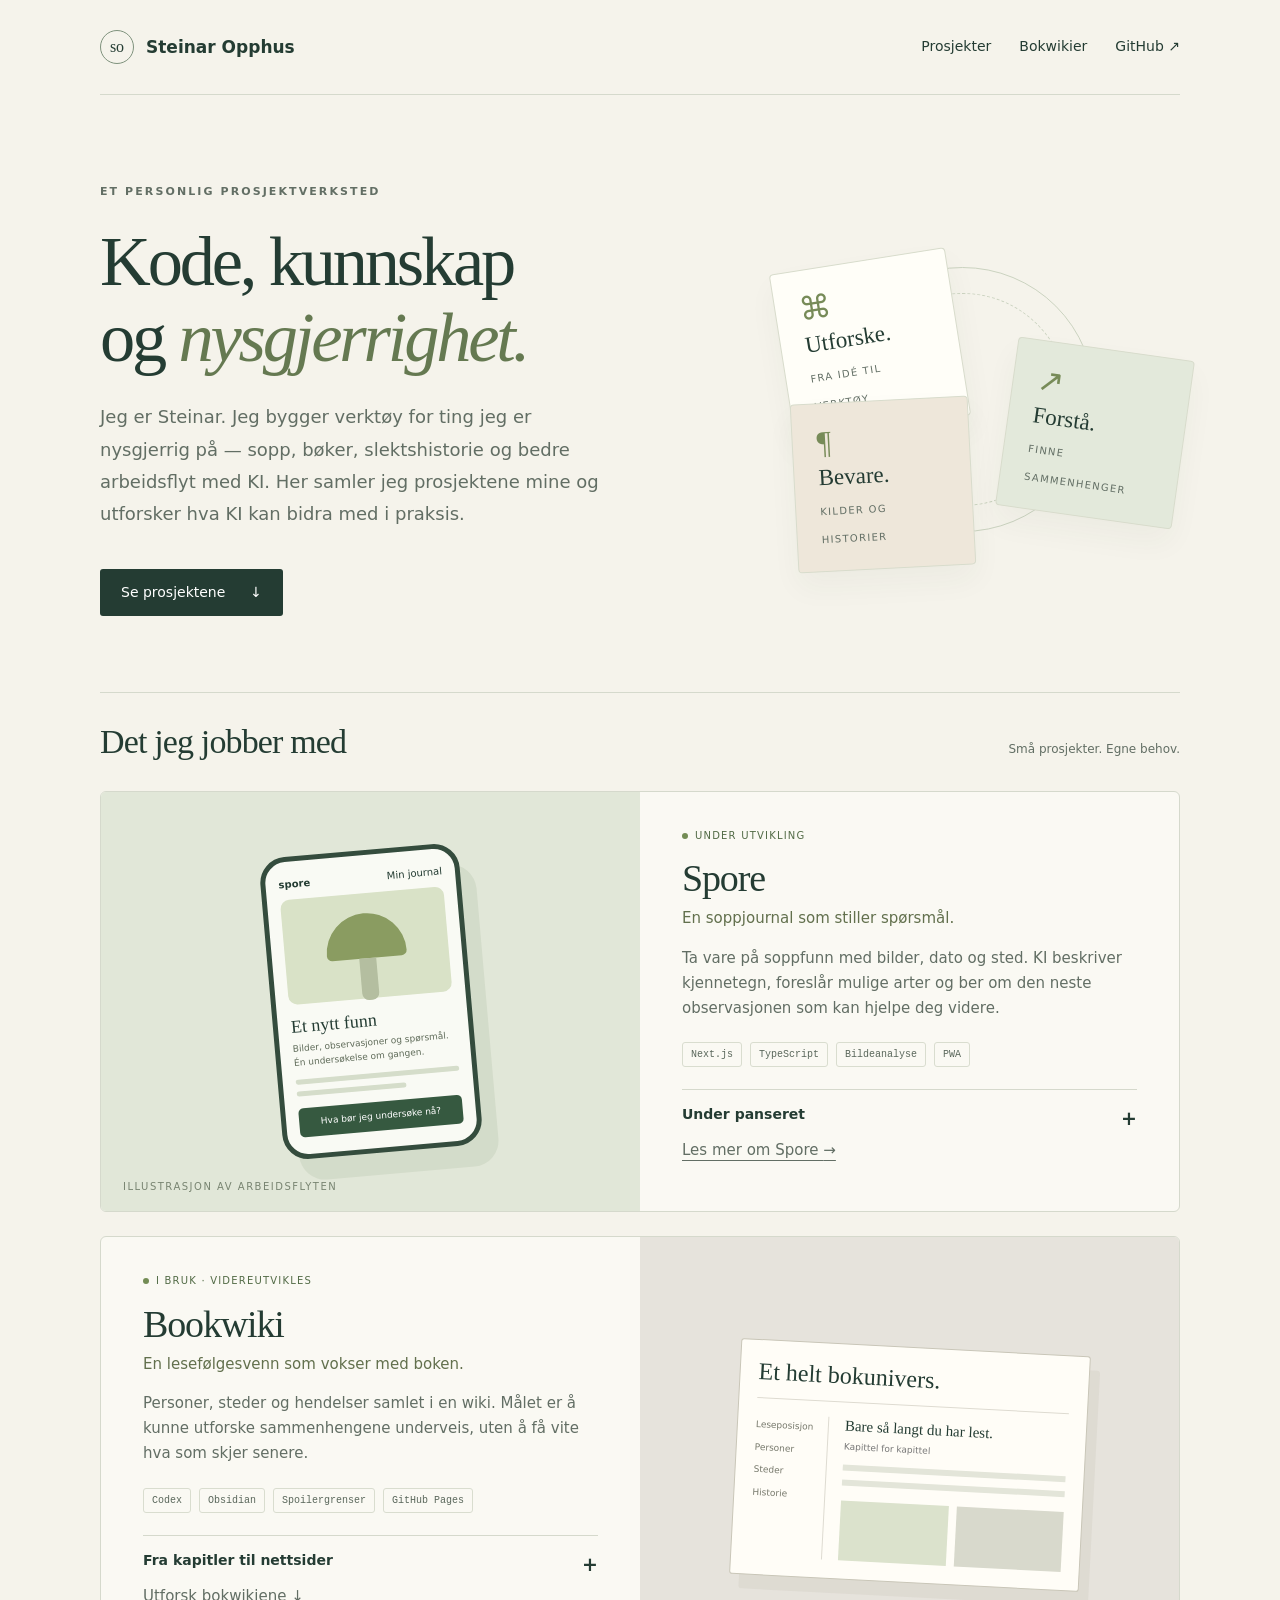
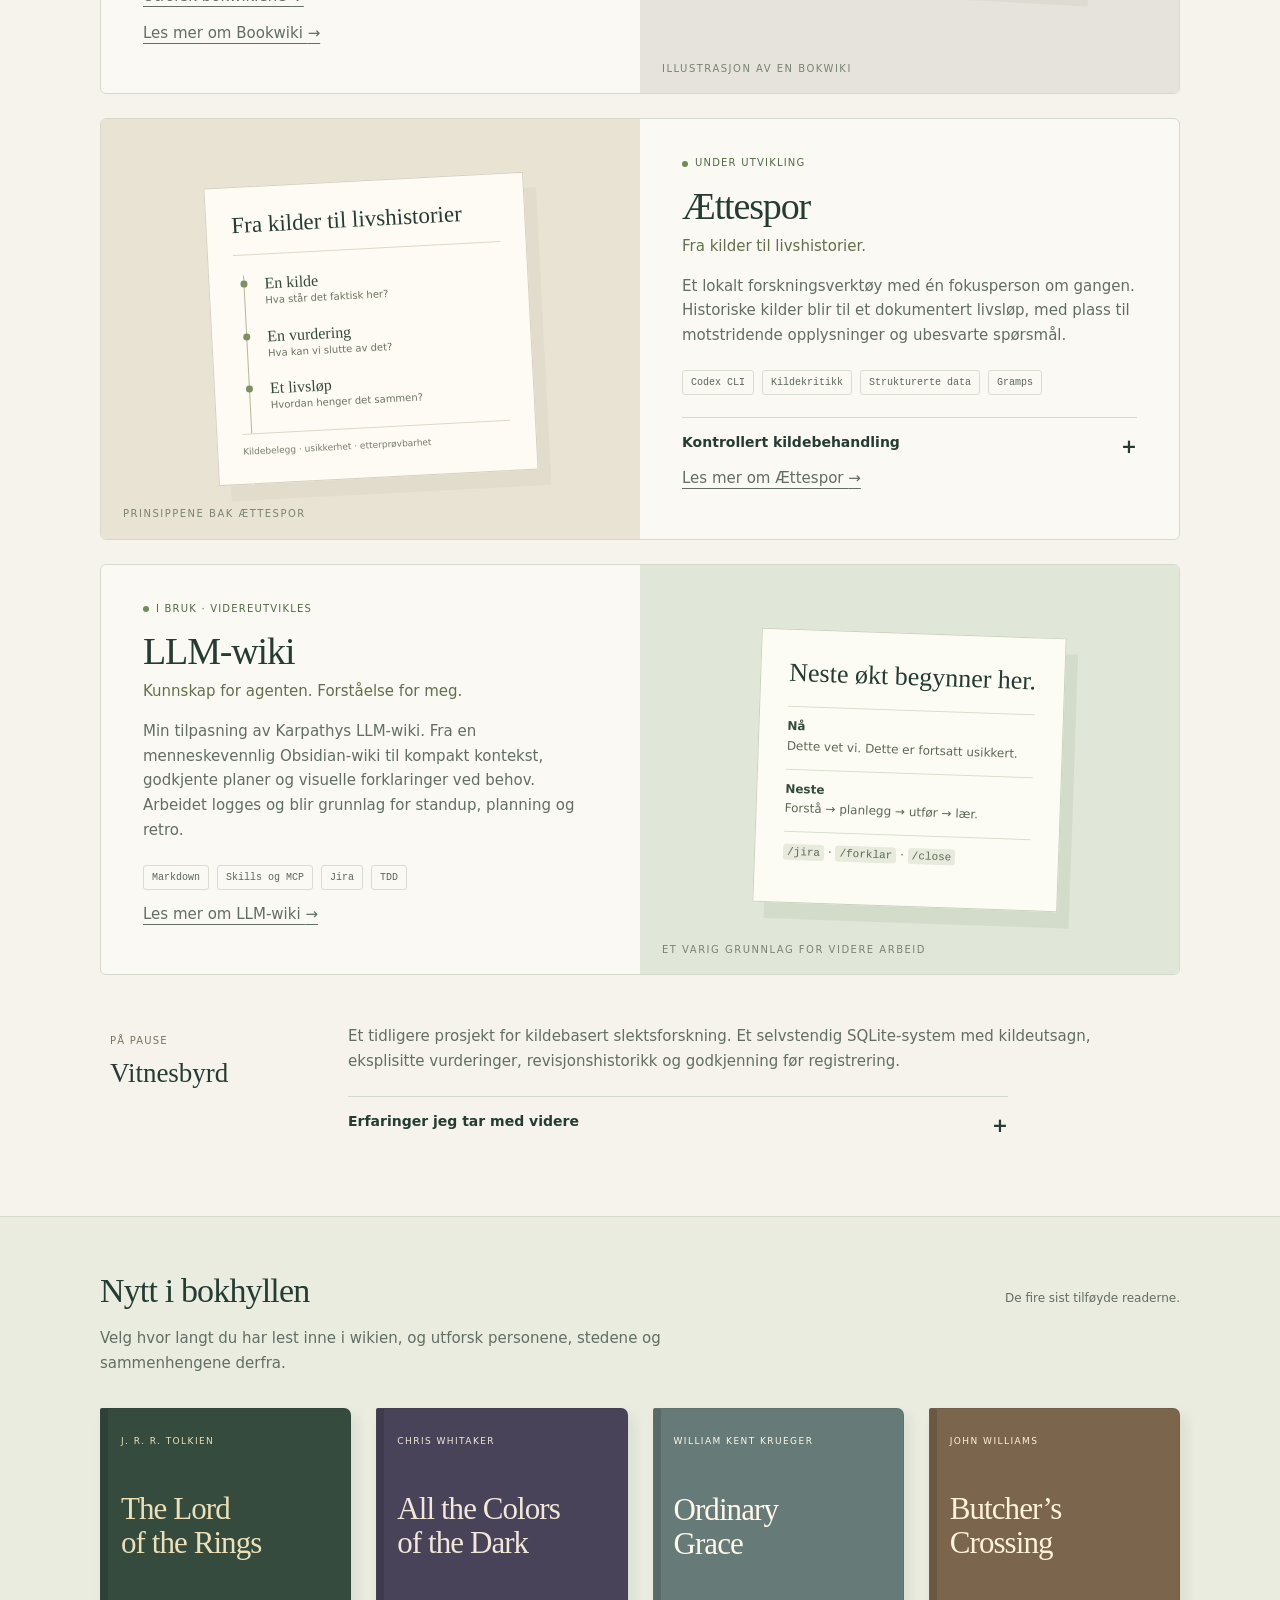
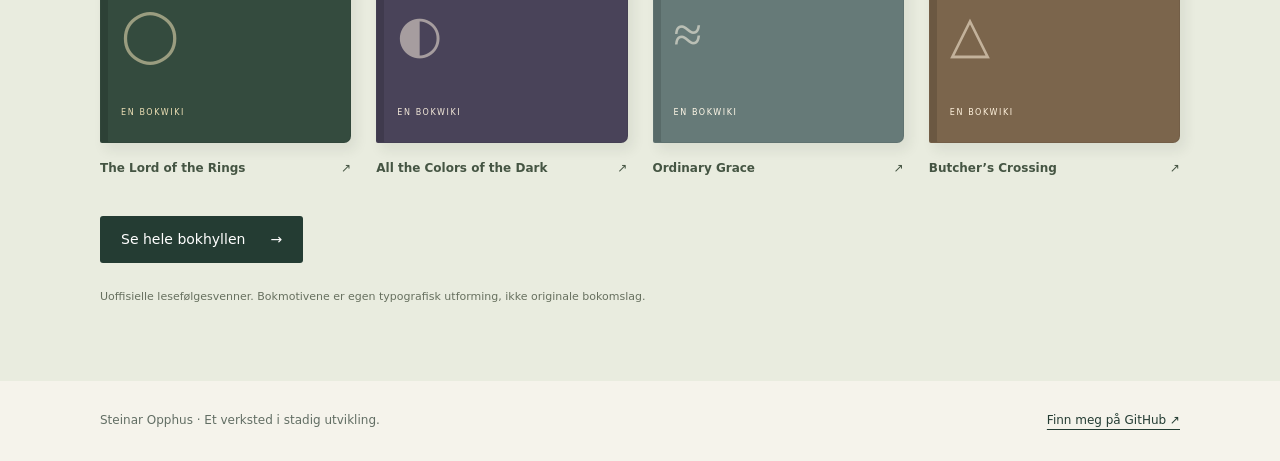
==== commit 0d35f74d: "Add The Lord of the Rings reader to bookshelf and latest four" ====
--- a/index.html
+++ b/index.html
@@ -19,7 +19,7 @@
 </section></main></div>
 <!-- BOOKS:START -->
 <section class="shelf" id="bokwikier" aria-labelledby="books-title"><div class="wrap"><div class="section-head"><h2 id="books-title">Nytt i bokhyllen</h2><span>De fire sist tilføyde readerne.</span></div><p class="shelf-intro">Velg hvor langt du har lest inne i wikien, og utforsk personene, stedene og sammenhengene derfra.</p><div class="books">
-<a class="book" href="https://steinar-opphus.github.io/all-the-colors-of-the-dark-reader/"><div class="cover" style="background:#494359;color:#f2e8d9"><span class="author">Chris Whitaker</span><span class="book-title">All the Colors<br>of the Dark</span><span class="motif" aria-hidden="true">◐</span><span class="edition">En bokwiki</span></div><div class="book-label"><span>All the Colors of the Dark</span><span aria-hidden="true">↗</span></div></a><a class="book" href="https://steinar-opphus.github.io/ordinary-grace-reader/"><div class="cover" style="background:#667a78;color:#fff8e8"><span class="author">William Kent Krueger</span><span class="book-title">Ordinary<br>Grace</span><span class="motif" aria-hidden="true">≈</span><span class="edition">En bokwiki</span></div><div class="book-label"><span>Ordinary Grace</span><span aria-hidden="true">↗</span></div></a><a class="book" href="https://steinar-opphus.github.io/butchers-crossing-reader/"><div class="cover" style="background:#7b654c;color:#fff2dd"><span class="author">John Williams</span><span class="book-title">Butcher’s<br>Crossing</span><span class="motif" aria-hidden="true">△</span><span class="edition">En bokwiki</span></div><div class="book-label"><span>Butcher’s Crossing</span><span aria-hidden="true">↗</span></div></a><a class="book" href="https://steinar-opphus.github.io/the-road-reader/"><div class="cover" style="background:#aaa69b;color:#363932"><span class="author">Cormac McCarthy</span><span class="book-title">The<br>Road</span><span class="motif" aria-hidden="true">∥</span><span class="edition">En bokwiki</span></div><div class="book-label"><span>The Road</span><span aria-hidden="true">↗</span></div></a>
+<a class="book" href="https://steinar-opphus.github.io/lotr-reader/"><div class="cover" style="background:#344b3e;color:#eee0b6"><span class="author">J. R. R. Tolkien</span><span class="book-title">The Lord<br>of the Rings</span><span class="motif" aria-hidden="true">◯</span><span class="edition">En bokwiki</span></div><div class="book-label"><span>The Lord of the Rings</span><span aria-hidden="true">↗</span></div></a><a class="book" href="https://steinar-opphus.github.io/all-the-colors-of-the-dark-reader/"><div class="cover" style="background:#494359;color:#f2e8d9"><span class="author">Chris Whitaker</span><span class="book-title">All the Colors<br>of the Dark</span><span class="motif" aria-hidden="true">◐</span><span class="edition">En bokwiki</span></div><div class="book-label"><span>All the Colors of the Dark</span><span aria-hidden="true">↗</span></div></a><a class="book" href="https://steinar-opphus.github.io/ordinary-grace-reader/"><div class="cover" style="background:#667a78;color:#fff8e8"><span class="author">William Kent Krueger</span><span class="book-title">Ordinary<br>Grace</span><span class="motif" aria-hidden="true">≈</span><span class="edition">En bokwiki</span></div><div class="book-label"><span>Ordinary Grace</span><span aria-hidden="true">↗</span></div></a><a class="book" href="https://steinar-opphus.github.io/butchers-crossing-reader/"><div class="cover" style="background:#7b654c;color:#fff2dd"><span class="author">John Williams</span><span class="book-title">Butcher’s<br>Crossing</span><span class="motif" aria-hidden="true">△</span><span class="edition">En bokwiki</span></div><div class="book-label"><span>Butcher’s Crossing</span><span aria-hidden="true">↗</span></div></a>
 </div><p><a class="button" href="bokhylle.html">Se hele bokhyllen <span aria-hidden="true">→</span></a></p><p class="book-note">Uoffisielle lesefølgesvenner. Bokmotivene er egen typografisk utforming, ikke originale bokomslag.</p></div></section>
 <!-- BOOKS:END -->
 <div class="wrap"><footer><span>Steinar Opphus · Et verksted i stadig utvikling.</span><a href="https://github.com/steinar-opphus">Finn meg på GitHub ↗</a></footer></div>
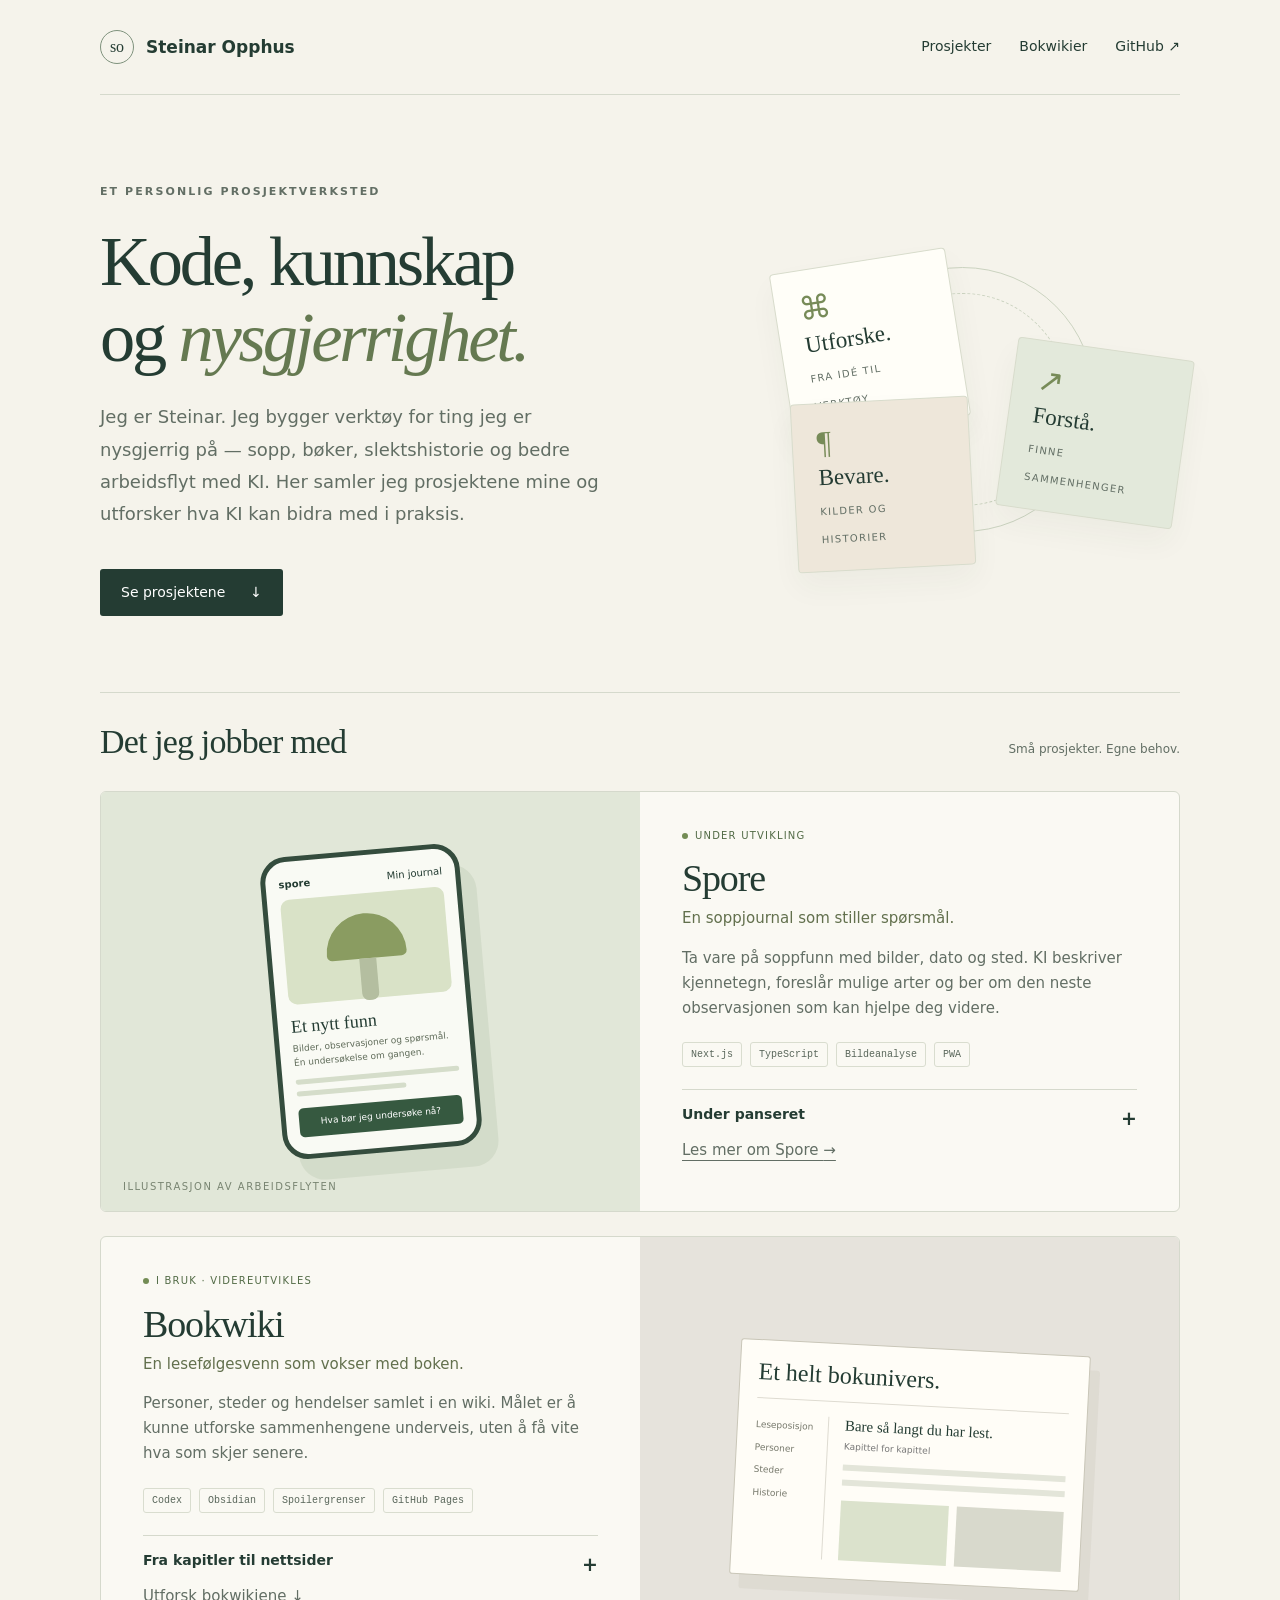
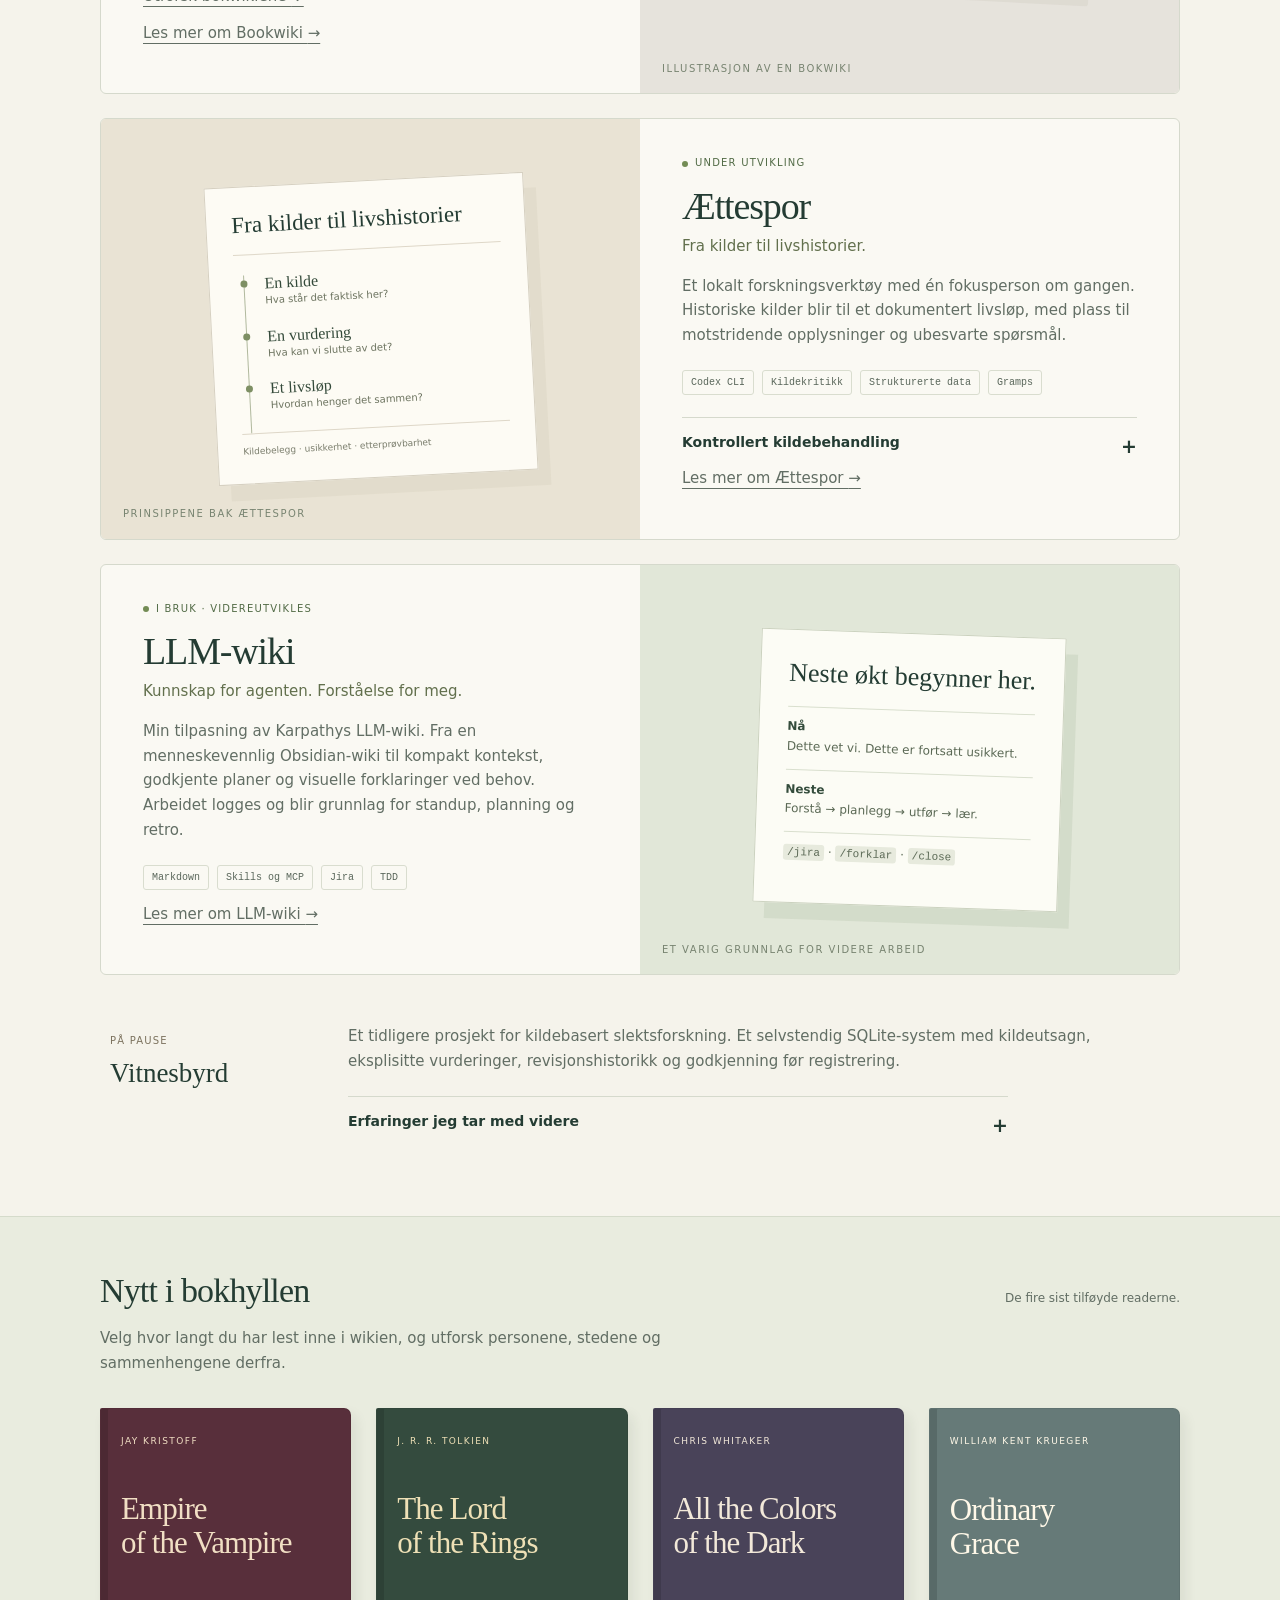
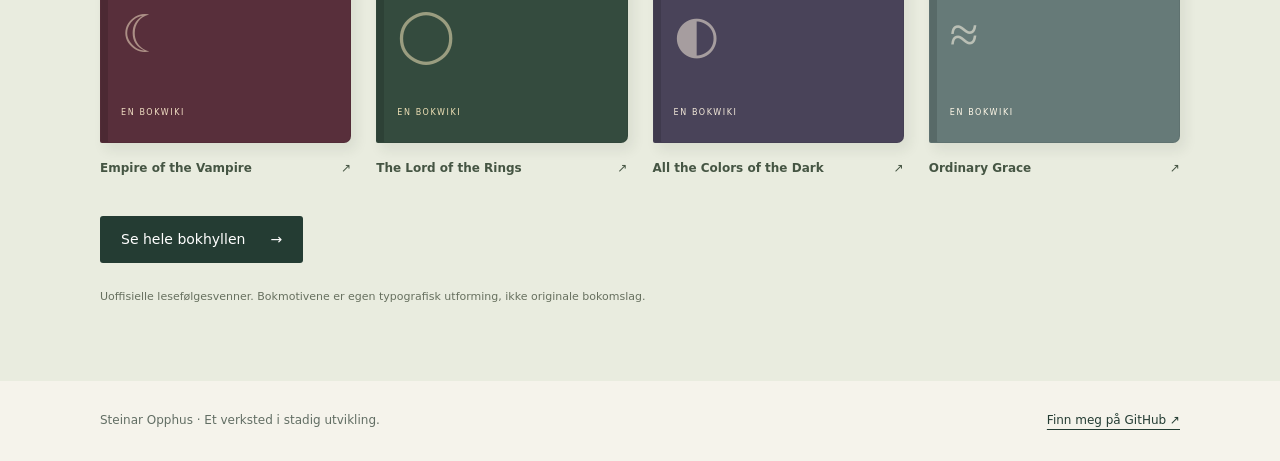
==== commit 75156e69: "Add Empire of the Vampire trilogy reader to bookshelf and homepage" ====
--- a/index.html
+++ b/index.html
@@ -19,7 +19,7 @@
 </section></main></div>
 <!-- BOOKS:START -->
 <section class="shelf" id="bokwikier" aria-labelledby="books-title"><div class="wrap"><div class="section-head"><h2 id="books-title">Nytt i bokhyllen</h2><span>De fire sist tilføyde readerne.</span></div><p class="shelf-intro">Velg hvor langt du har lest inne i wikien, og utforsk personene, stedene og sammenhengene derfra.</p><div class="books">
-<a class="book" href="https://steinar-opphus.github.io/lotr-reader/"><div class="cover" style="background:#344b3e;color:#eee0b6"><span class="author">J. R. R. Tolkien</span><span class="book-title">The Lord<br>of the Rings</span><span class="motif" aria-hidden="true">◯</span><span class="edition">En bokwiki</span></div><div class="book-label"><span>The Lord of the Rings</span><span aria-hidden="true">↗</span></div></a><a class="book" href="https://steinar-opphus.github.io/all-the-colors-of-the-dark-reader/"><div class="cover" style="background:#494359;color:#f2e8d9"><span class="author">Chris Whitaker</span><span class="book-title">All the Colors<br>of the Dark</span><span class="motif" aria-hidden="true">◐</span><span class="edition">En bokwiki</span></div><div class="book-label"><span>All the Colors of the Dark</span><span aria-hidden="true">↗</span></div></a><a class="book" href="https://steinar-opphus.github.io/ordinary-grace-reader/"><div class="cover" style="background:#667a78;color:#fff8e8"><span class="author">William Kent Krueger</span><span class="book-title">Ordinary<br>Grace</span><span class="motif" aria-hidden="true">≈</span><span class="edition">En bokwiki</span></div><div class="book-label"><span>Ordinary Grace</span><span aria-hidden="true">↗</span></div></a><a class="book" href="https://steinar-opphus.github.io/butchers-crossing-reader/"><div class="cover" style="background:#7b654c;color:#fff2dd"><span class="author">John Williams</span><span class="book-title">Butcher’s<br>Crossing</span><span class="motif" aria-hidden="true">△</span><span class="edition">En bokwiki</span></div><div class="book-label"><span>Butcher’s Crossing</span><span aria-hidden="true">↗</span></div></a>
+<a class="book" href="https://steinar-opphus.github.io/empire-of-the-vampire-reader/"><div class="cover" style="background:#582f3b;color:#f1dfc4"><span class="author">Jay Kristoff</span><span class="book-title">Empire<br>of the Vampire</span><span class="motif" aria-hidden="true">☾</span><span class="edition">En bokwiki</span></div><div class="book-label"><span>Empire of the Vampire</span><span aria-hidden="true">↗</span></div></a><a class="book" href="https://steinar-opphus.github.io/lotr-reader/"><div class="cover" style="background:#344b3e;color:#eee0b6"><span class="author">J. R. R. Tolkien</span><span class="book-title">The Lord<br>of the Rings</span><span class="motif" aria-hidden="true">◯</span><span class="edition">En bokwiki</span></div><div class="book-label"><span>The Lord of the Rings</span><span aria-hidden="true">↗</span></div></a><a class="book" href="https://steinar-opphus.github.io/all-the-colors-of-the-dark-reader/"><div class="cover" style="background:#494359;color:#f2e8d9"><span class="author">Chris Whitaker</span><span class="book-title">All the Colors<br>of the Dark</span><span class="motif" aria-hidden="true">◐</span><span class="edition">En bokwiki</span></div><div class="book-label"><span>All the Colors of the Dark</span><span aria-hidden="true">↗</span></div></a><a class="book" href="https://steinar-opphus.github.io/ordinary-grace-reader/"><div class="cover" style="background:#667a78;color:#fff8e8"><span class="author">William Kent Krueger</span><span class="book-title">Ordinary<br>Grace</span><span class="motif" aria-hidden="true">≈</span><span class="edition">En bokwiki</span></div><div class="book-label"><span>Ordinary Grace</span><span aria-hidden="true">↗</span></div></a>
 </div><p><a class="button" href="bokhylle.html">Se hele bokhyllen <span aria-hidden="true">→</span></a></p><p class="book-note">Uoffisielle lesefølgesvenner. Bokmotivene er egen typografisk utforming, ikke originale bokomslag.</p></div></section>
 <!-- BOOKS:END -->
 <div class="wrap"><footer><span>Steinar Opphus · Et verksted i stadig utvikling.</span><a href="https://github.com/steinar-opphus">Finn meg på GitHub ↗</a></footer></div>
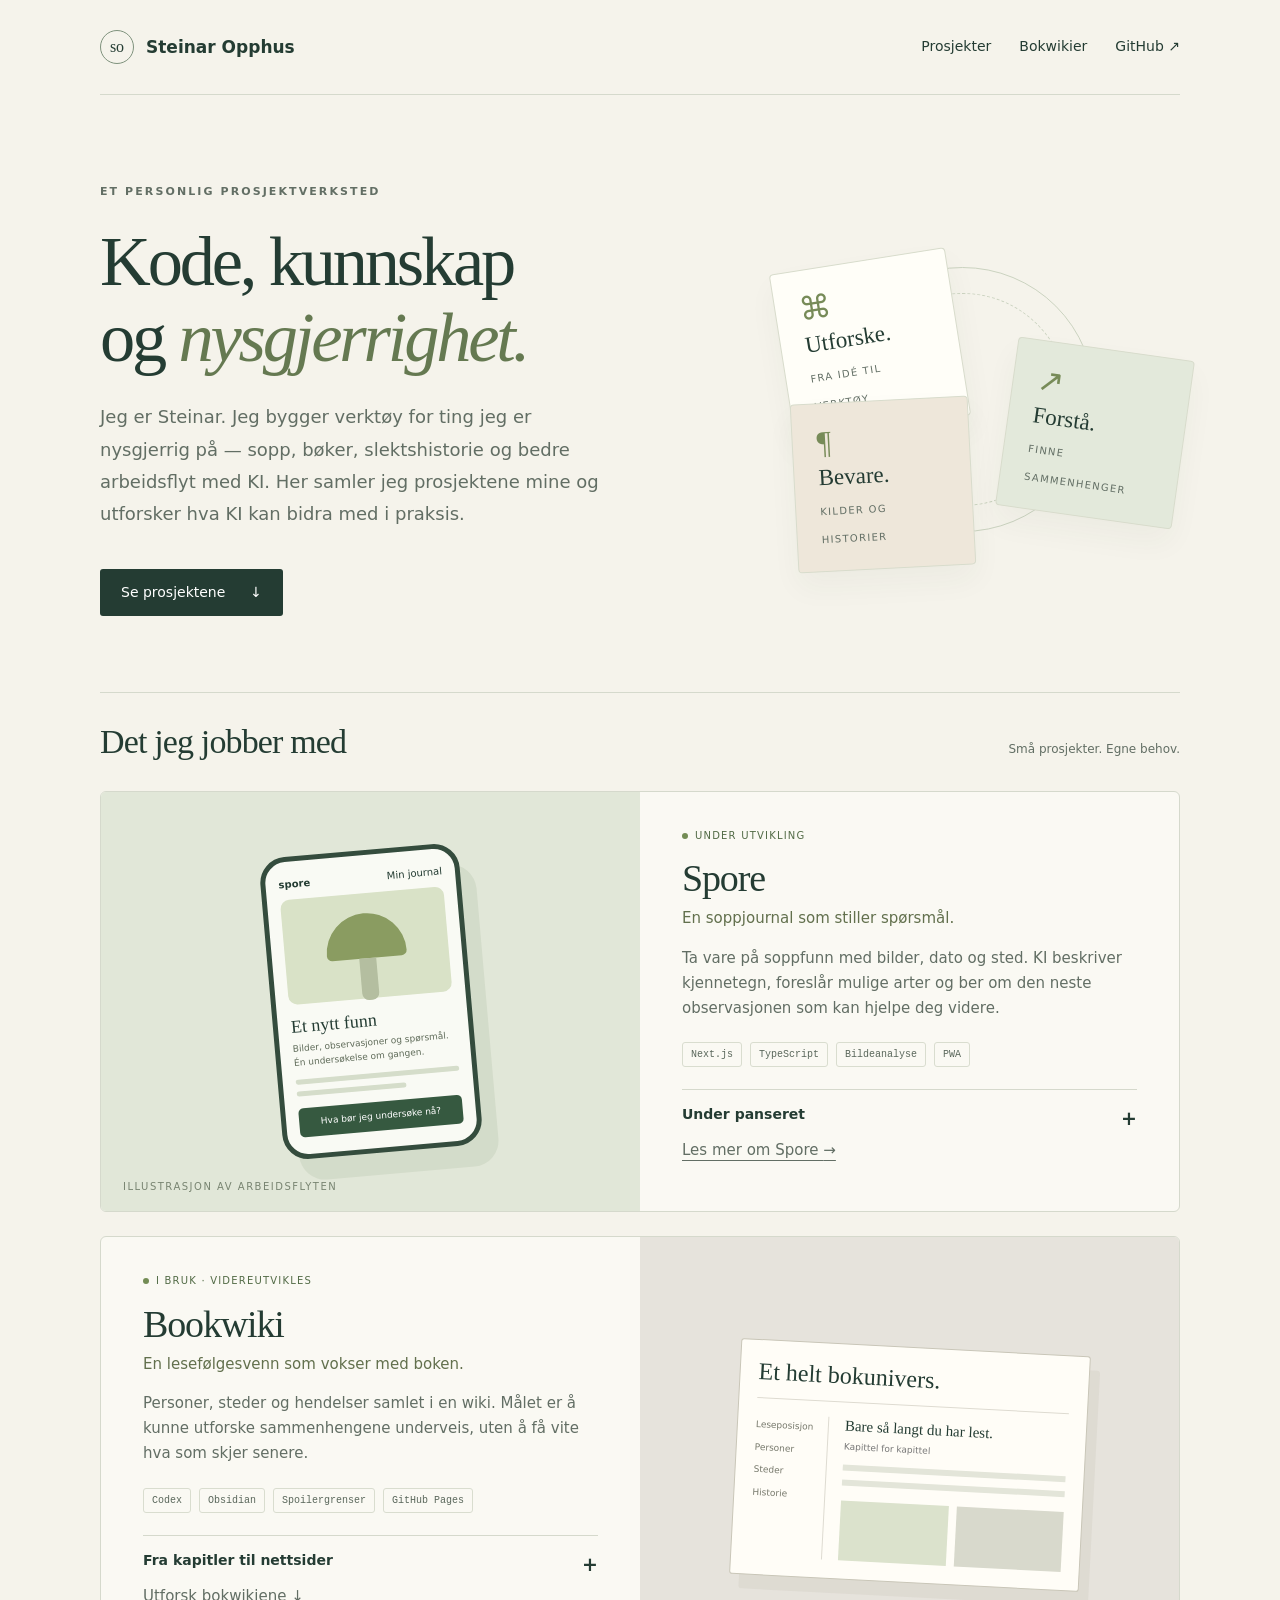
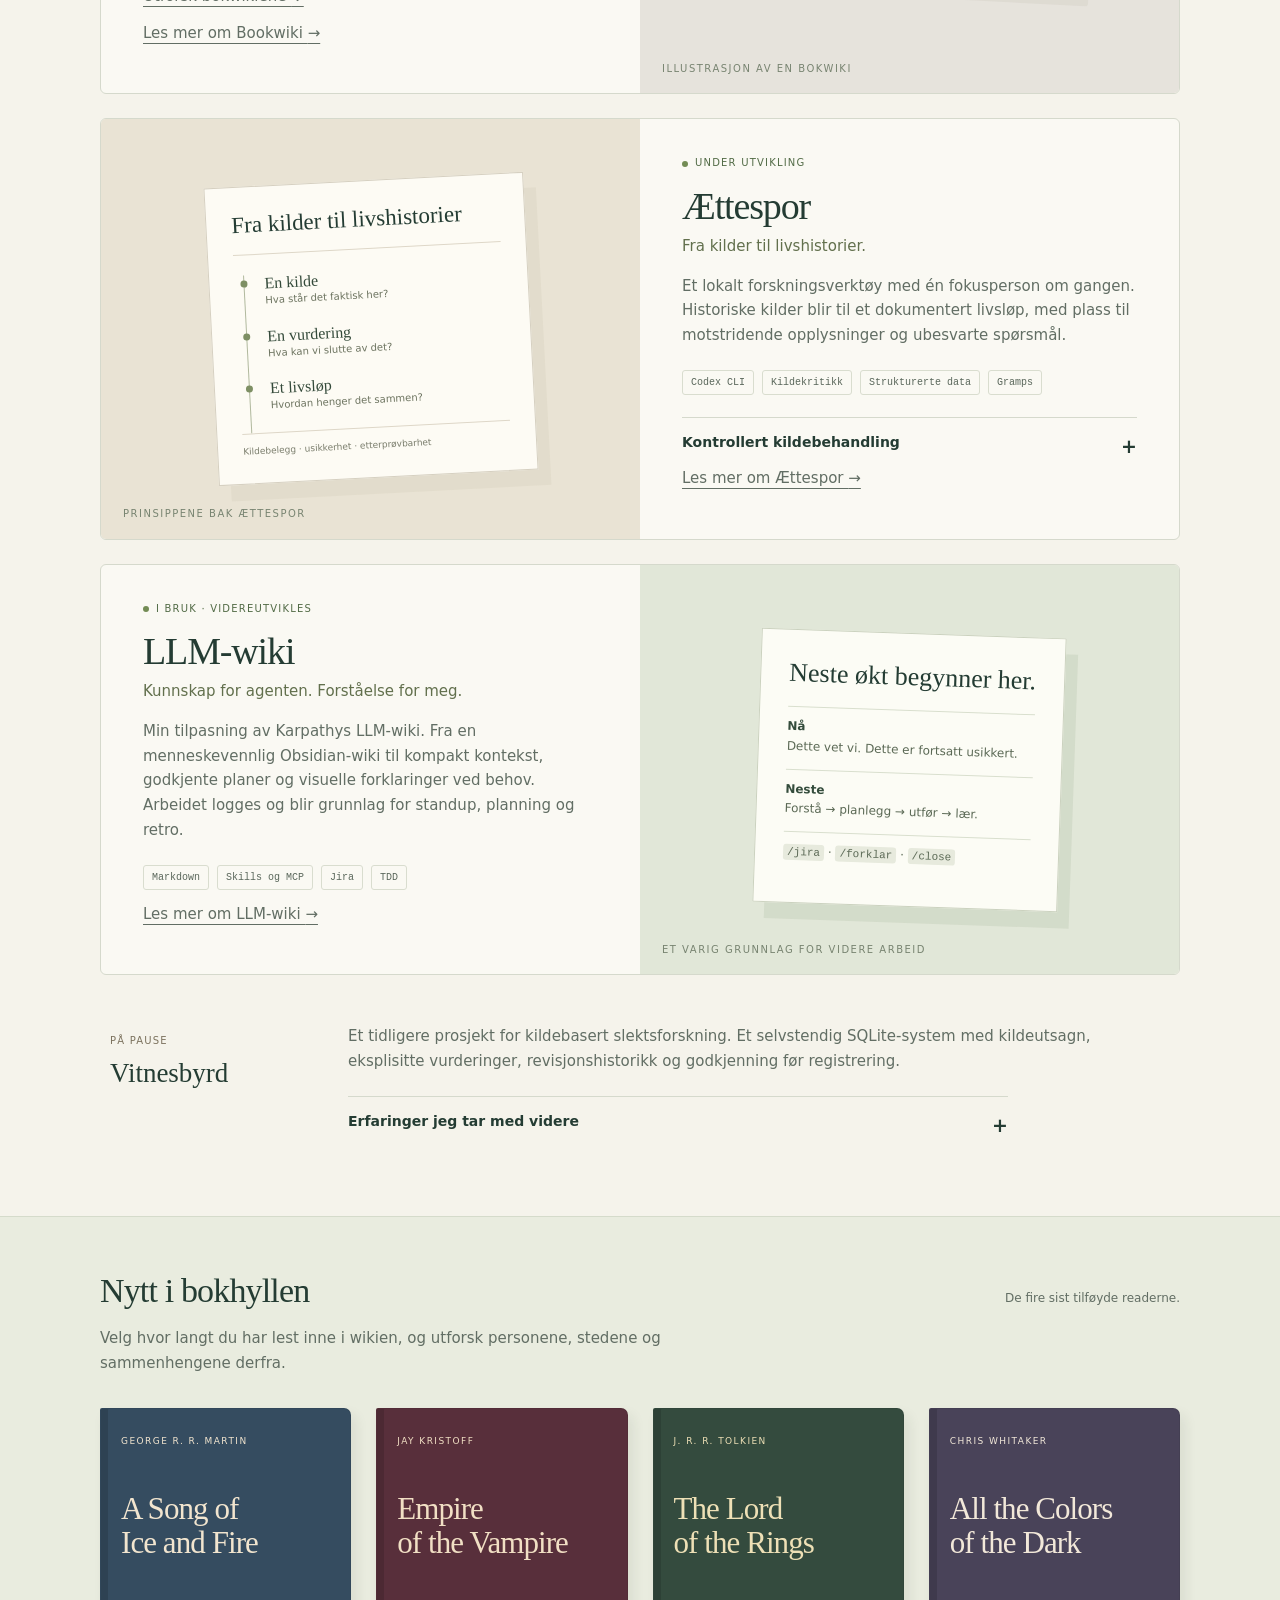
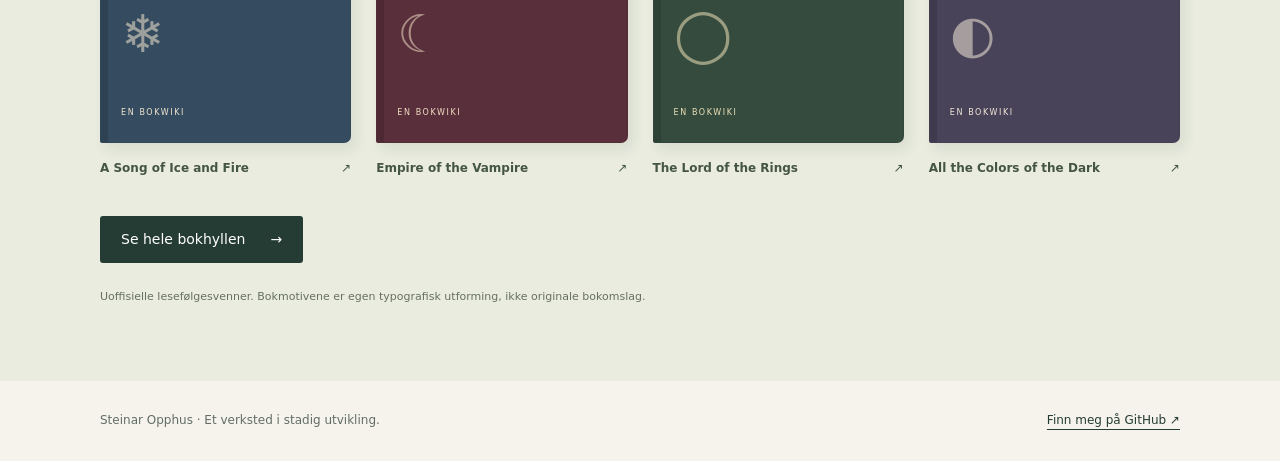
==== commit 690d67b4: "Add A Song of Ice and Fire reader to bookshelf and homepage" ====
--- a/index.html
+++ b/index.html
@@ -19,10 +19,11 @@
 </section></main></div>
 <!-- BOOKS:START -->
 <section class="shelf" id="bokwikier" aria-labelledby="books-title"><div class="wrap"><div class="section-head"><h2 id="books-title">Nytt i bokhyllen</h2><span>De fire sist tilføyde readerne.</span></div><p class="shelf-intro">Velg hvor langt du har lest inne i wikien, og utforsk personene, stedene og sammenhengene derfra.</p><div class="books">
-<a class="book" href="https://steinar-opphus.github.io/empire-of-the-vampire-reader/"><div class="cover" style="background:#582f3b;color:#f1dfc4"><span class="author">Jay Kristoff</span><span class="book-title">Empire<br>of the Vampire</span><span class="motif" aria-hidden="true">☾</span><span class="edition">En bokwiki</span></div><div class="book-label"><span>Empire of the Vampire</span><span aria-hidden="true">↗</span></div></a><a class="book" href="https://steinar-opphus.github.io/lotr-reader/"><div class="cover" style="background:#344b3e;color:#eee0b6"><span class="author">J. R. R. Tolkien</span><span class="book-title">The Lord<br>of the Rings</span><span class="motif" aria-hidden="true">◯</span><span class="edition">En bokwiki</span></div><div class="book-label"><span>The Lord of the Rings</span><span aria-hidden="true">↗</span></div></a><a class="book" href="https://steinar-opphus.github.io/all-the-colors-of-the-dark-reader/"><div class="cover" style="background:#494359;color:#f2e8d9"><span class="author">Chris Whitaker</span><span class="book-title">All the Colors<br>of the Dark</span><span class="motif" aria-hidden="true">◐</span><span class="edition">En bokwiki</span></div><div class="book-label"><span>All the Colors of the Dark</span><span aria-hidden="true">↗</span></div></a><a class="book" href="https://steinar-opphus.github.io/ordinary-grace-reader/"><div class="cover" style="background:#667a78;color:#fff8e8"><span class="author">William Kent Krueger</span><span class="book-title">Ordinary<br>Grace</span><span class="motif" aria-hidden="true">≈</span><span class="edition">En bokwiki</span></div><div class="book-label"><span>Ordinary Grace</span><span aria-hidden="true">↗</span></div></a>
+<a class="book" href="https://steinar-opphus.github.io/a-song-of-ice-and-fire-reader/"><div class="cover" style="background:#354c60;color:#f2e5cf"><span class="author">George R. R. Martin</span><span class="book-title">A Song of<br>Ice and Fire</span><span class="motif" aria-hidden="true">❄</span><span class="edition">En bokwiki</span></div><div class="book-label"><span>A Song of Ice and Fire</span><span aria-hidden="true">↗</span></div></a><a class="book" href="https://steinar-opphus.github.io/empire-of-the-vampire-reader/"><div class="cover" style="background:#582f3b;color:#f1dfc4"><span class="author">Jay Kristoff</span><span class="book-title">Empire<br>of the Vampire</span><span class="motif" aria-hidden="true">☾</span><span class="edition">En bokwiki</span></div><div class="book-label"><span>Empire of the Vampire</span><span aria-hidden="true">↗</span></div></a><a class="book" href="https://steinar-opphus.github.io/lotr-reader/"><div class="cover" style="background:#344b3e;color:#eee0b6"><span class="author">J. R. R. Tolkien</span><span class="book-title">The Lord<br>of the Rings</span><span class="motif" aria-hidden="true">◯</span><span class="edition">En bokwiki</span></div><div class="book-label"><span>The Lord of the Rings</span><span aria-hidden="true">↗</span></div></a><a class="book" href="https://steinar-opphus.github.io/all-the-colors-of-the-dark-reader/"><div class="cover" style="background:#494359;color:#f2e8d9"><span class="author">Chris Whitaker</span><span class="book-title">All the Colors<br>of the Dark</span><span class="motif" aria-hidden="true">◐</span><span class="edition">En bokwiki</span></div><div class="book-label"><span>All the Colors of the Dark</span><span aria-hidden="true">↗</span></div></a>
 </div><p><a class="button" href="bokhylle.html">Se hele bokhyllen <span aria-hidden="true">→</span></a></p><p class="book-note">Uoffisielle lesefølgesvenner. Bokmotivene er egen typografisk utforming, ikke originale bokomslag.</p></div></section>
 <!-- BOOKS:END -->
 <div class="wrap"><footer><span>Steinar Opphus · Et verksted i stadig utvikling.</span><a href="https://github.com/steinar-opphus">Finn meg på GitHub ↗</a></footer></div>
 </body></html>
 
 
+
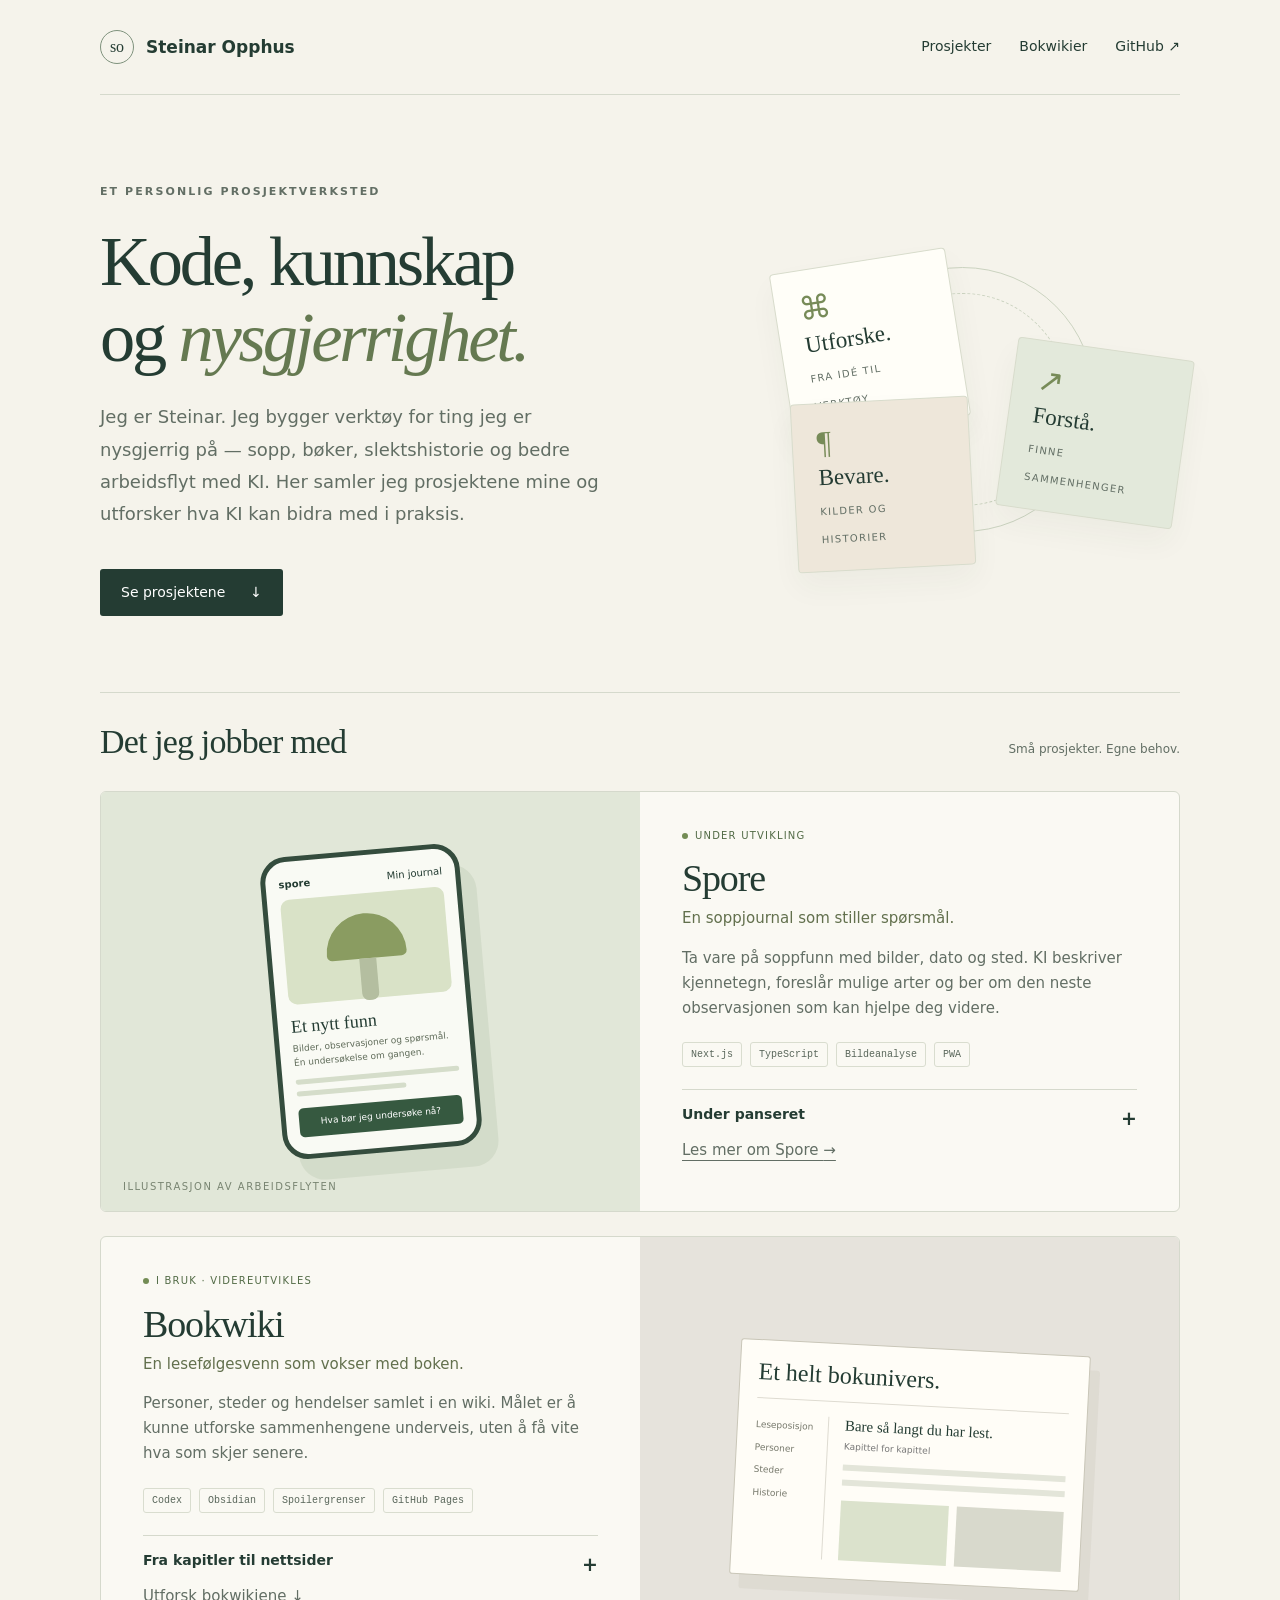
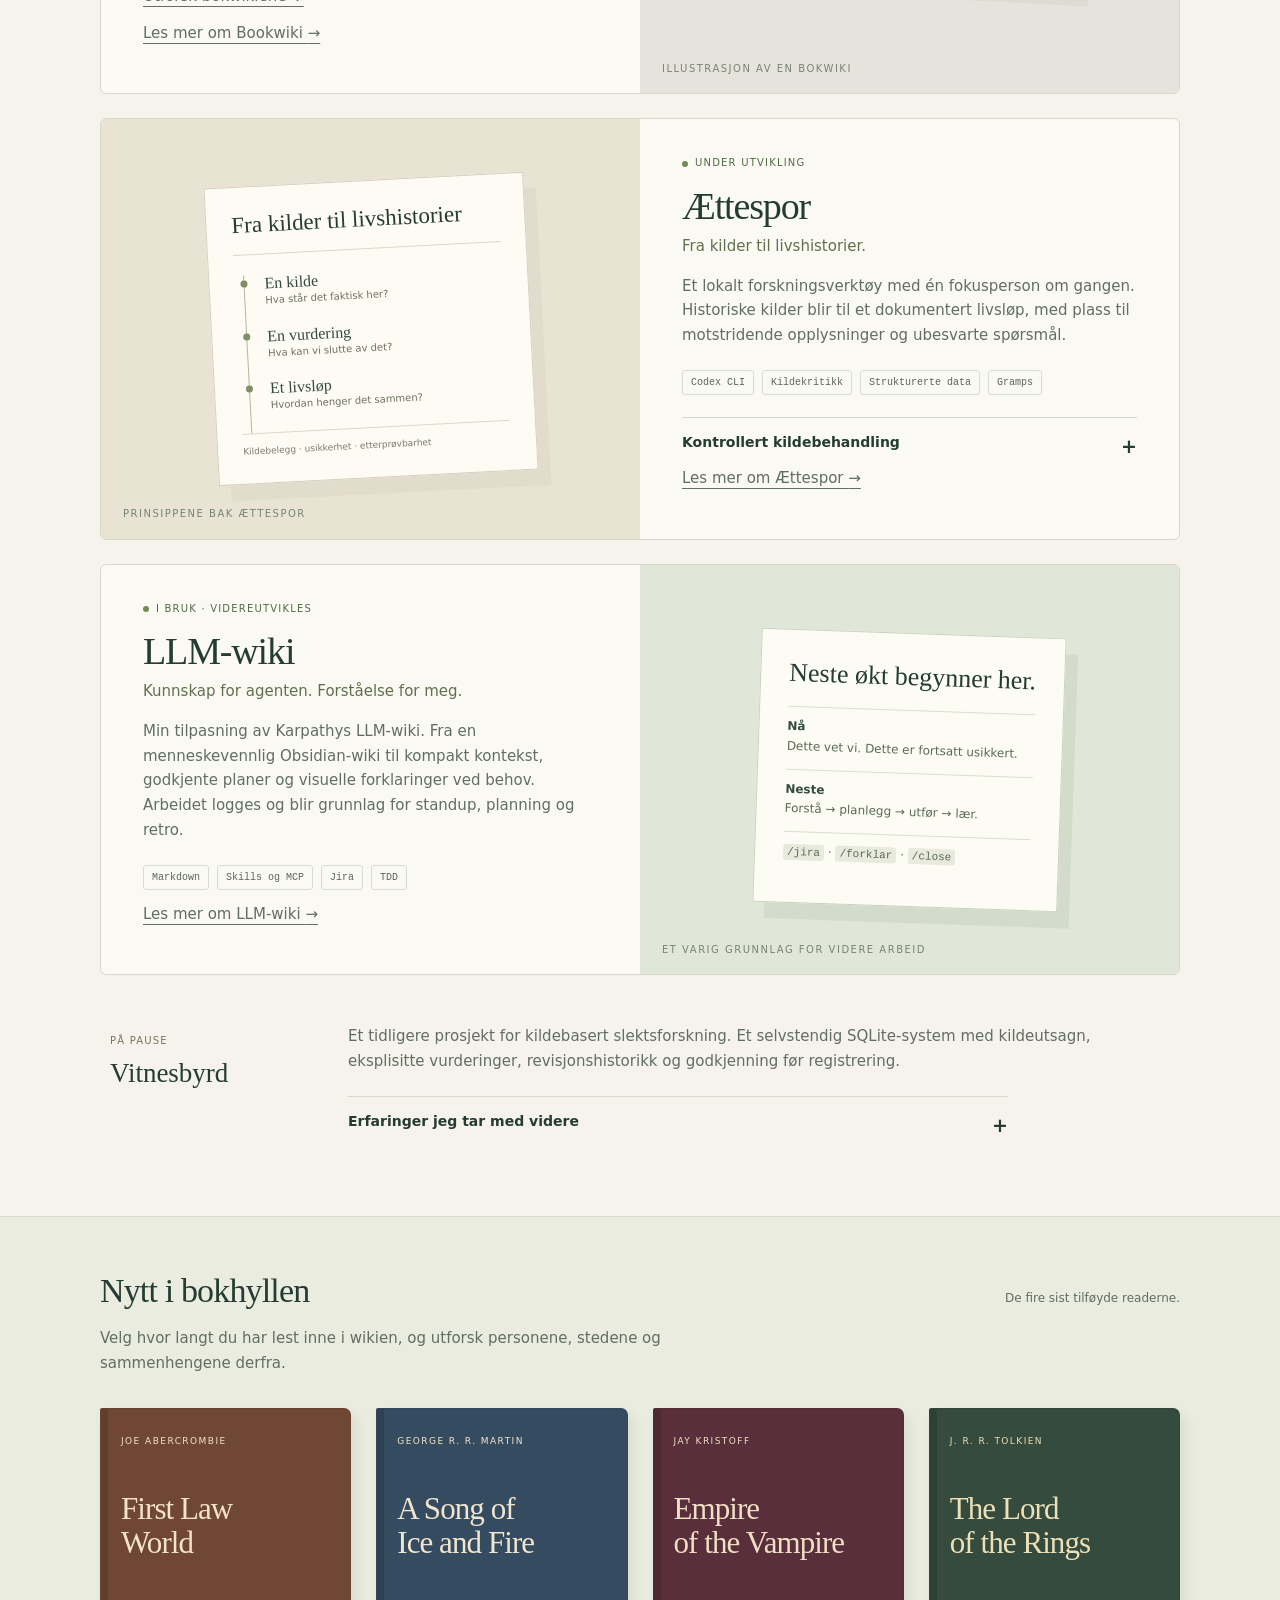
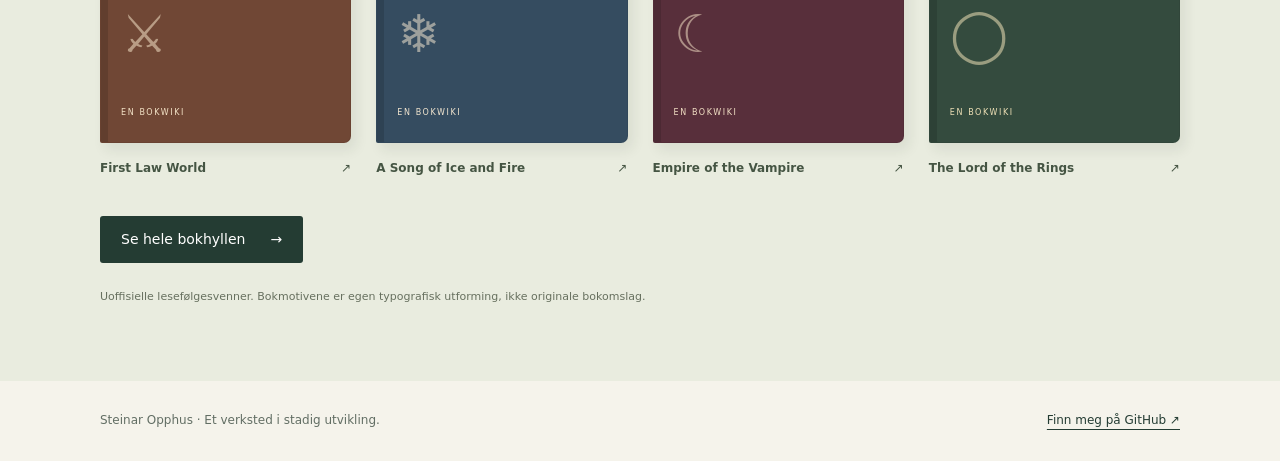
==== commit 4d757fa8: "Add First Law reader and use broad spines for planned large series" ====
--- a/index.html
+++ b/index.html
@@ -19,11 +19,8 @@
 </section></main></div>
 <!-- BOOKS:START -->
 <section class="shelf" id="bokwikier" aria-labelledby="books-title"><div class="wrap"><div class="section-head"><h2 id="books-title">Nytt i bokhyllen</h2><span>De fire sist tilføyde readerne.</span></div><p class="shelf-intro">Velg hvor langt du har lest inne i wikien, og utforsk personene, stedene og sammenhengene derfra.</p><div class="books">
-<a class="book" href="https://steinar-opphus.github.io/a-song-of-ice-and-fire-reader/"><div class="cover" style="background:#354c60;color:#f2e5cf"><span class="author">George R. R. Martin</span><span class="book-title">A Song of<br>Ice and Fire</span><span class="motif" aria-hidden="true">❄</span><span class="edition">En bokwiki</span></div><div class="book-label"><span>A Song of Ice and Fire</span><span aria-hidden="true">↗</span></div></a><a class="book" href="https://steinar-opphus.github.io/empire-of-the-vampire-reader/"><div class="cover" style="background:#582f3b;color:#f1dfc4"><span class="author">Jay Kristoff</span><span class="book-title">Empire<br>of the Vampire</span><span class="motif" aria-hidden="true">☾</span><span class="edition">En bokwiki</span></div><div class="book-label"><span>Empire of the Vampire</span><span aria-hidden="true">↗</span></div></a><a class="book" href="https://steinar-opphus.github.io/lotr-reader/"><div class="cover" style="background:#344b3e;color:#eee0b6"><span class="author">J. R. R. Tolkien</span><span class="book-title">The Lord<br>of the Rings</span><span class="motif" aria-hidden="true">◯</span><span class="edition">En bokwiki</span></div><div class="book-label"><span>The Lord of the Rings</span><span aria-hidden="true">↗</span></div></a><a class="book" href="https://steinar-opphus.github.io/all-the-colors-of-the-dark-reader/"><div class="cover" style="background:#494359;color:#f2e8d9"><span class="author">Chris Whitaker</span><span class="book-title">All the Colors<br>of the Dark</span><span class="motif" aria-hidden="true">◐</span><span class="edition">En bokwiki</span></div><div class="book-label"><span>All the Colors of the Dark</span><span aria-hidden="true">↗</span></div></a>
+<a class="book" href="https://steinar-opphus.github.io/first-law-world-reader/"><div class="cover" style="background:#704735;color:#f3e3c7"><span class="author">Joe Abercrombie</span><span class="book-title">First Law<br>World</span><span class="motif" aria-hidden="true">⚔</span><span class="edition">En bokwiki</span></div><div class="book-label"><span>First Law World</span><span aria-hidden="true">↗</span></div></a><a class="book" href="https://steinar-opphus.github.io/a-song-of-ice-and-fire-reader/"><div class="cover" style="background:#354c60;color:#f2e5cf"><span class="author">George R. R. Martin</span><span class="book-title">A Song of<br>Ice and Fire</span><span class="motif" aria-hidden="true">❄</span><span class="edition">En bokwiki</span></div><div class="book-label"><span>A Song of Ice and Fire</span><span aria-hidden="true">↗</span></div></a><a class="book" href="https://steinar-opphus.github.io/empire-of-the-vampire-reader/"><div class="cover" style="background:#582f3b;color:#f1dfc4"><span class="author">Jay Kristoff</span><span class="book-title">Empire<br>of the Vampire</span><span class="motif" aria-hidden="true">☾</span><span class="edition">En bokwiki</span></div><div class="book-label"><span>Empire of the Vampire</span><span aria-hidden="true">↗</span></div></a><a class="book" href="https://steinar-opphus.github.io/lotr-reader/"><div class="cover" style="background:#344b3e;color:#eee0b6"><span class="author">J. R. R. Tolkien</span><span class="book-title">The Lord<br>of the Rings</span><span class="motif" aria-hidden="true">◯</span><span class="edition">En bokwiki</span></div><div class="book-label"><span>The Lord of the Rings</span><span aria-hidden="true">↗</span></div></a>
 </div><p><a class="button" href="bokhylle.html">Se hele bokhyllen <span aria-hidden="true">→</span></a></p><p class="book-note">Uoffisielle lesefølgesvenner. Bokmotivene er egen typografisk utforming, ikke originale bokomslag.</p></div></section>
 <!-- BOOKS:END -->
 <div class="wrap"><footer><span>Steinar Opphus · Et verksted i stadig utvikling.</span><a href="https://github.com/steinar-opphus">Finn meg på GitHub ↗</a></footer></div>
 </body></html>
-
-
-
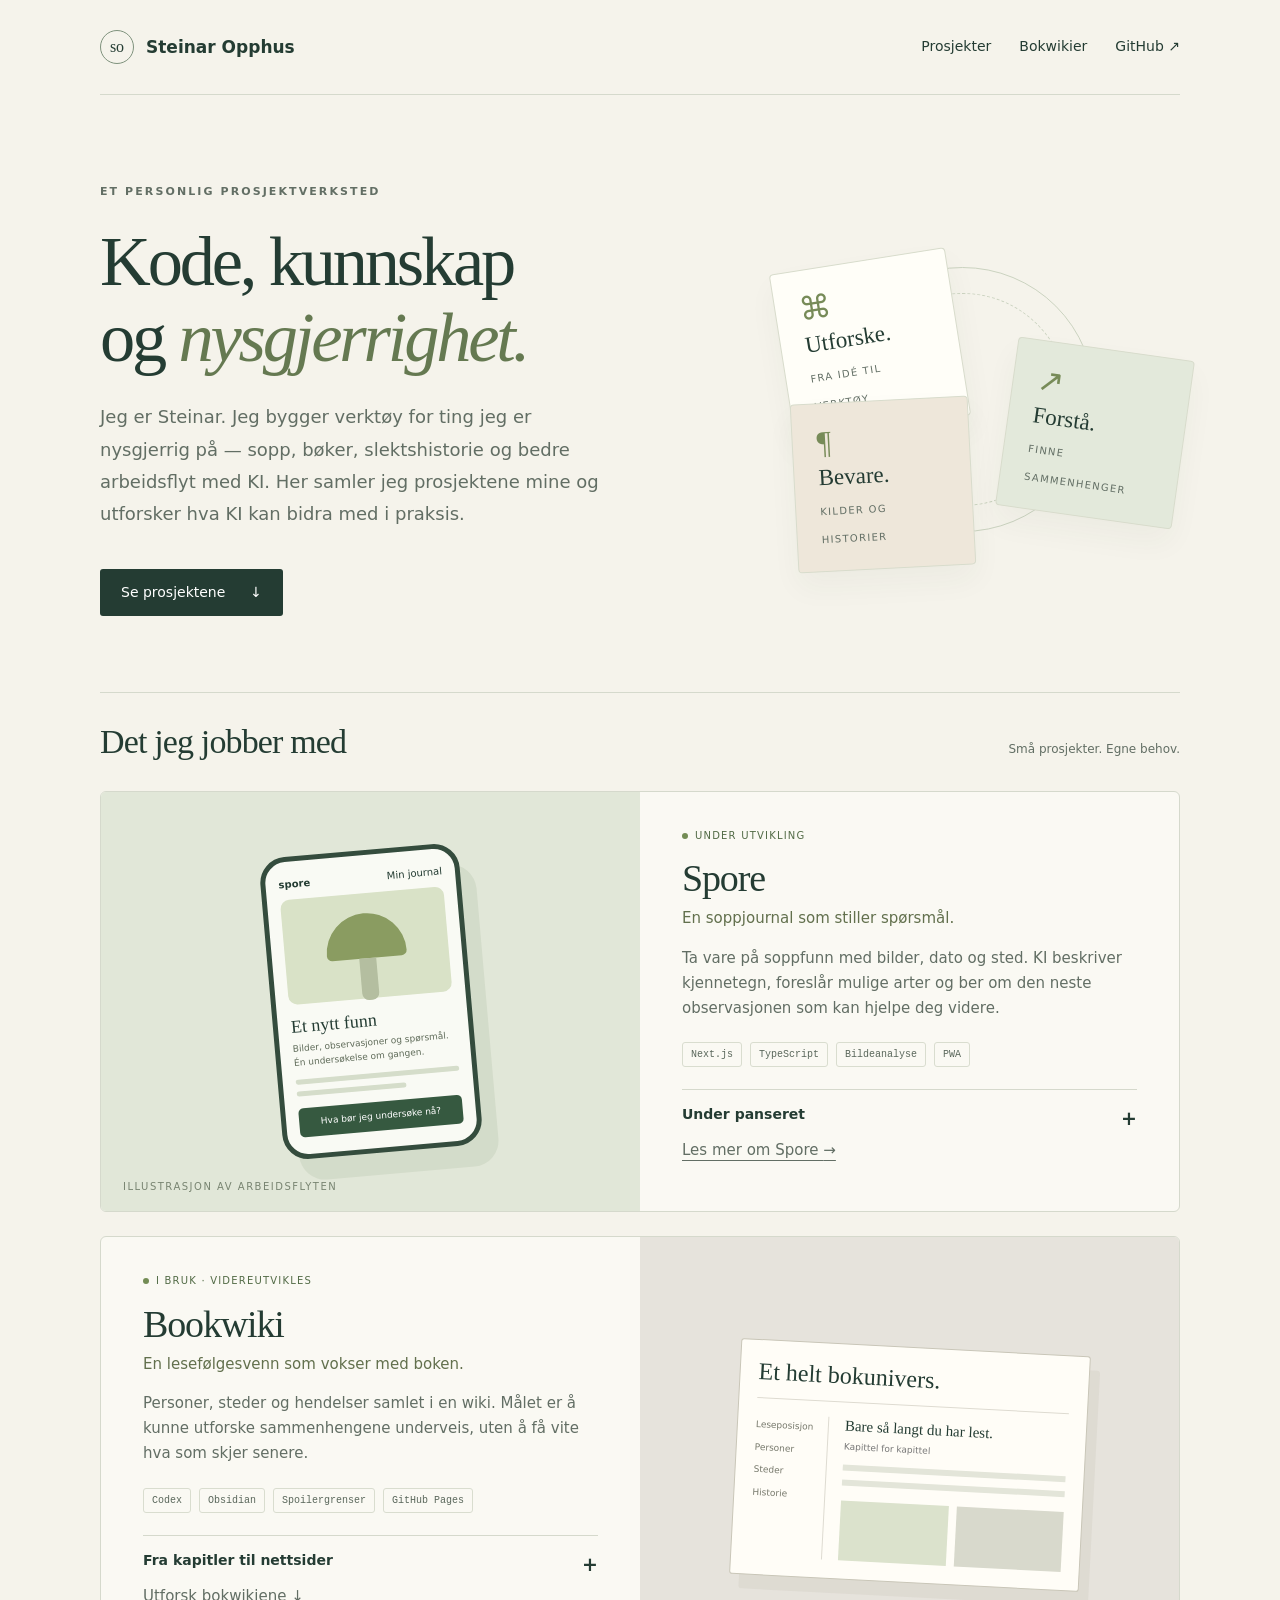
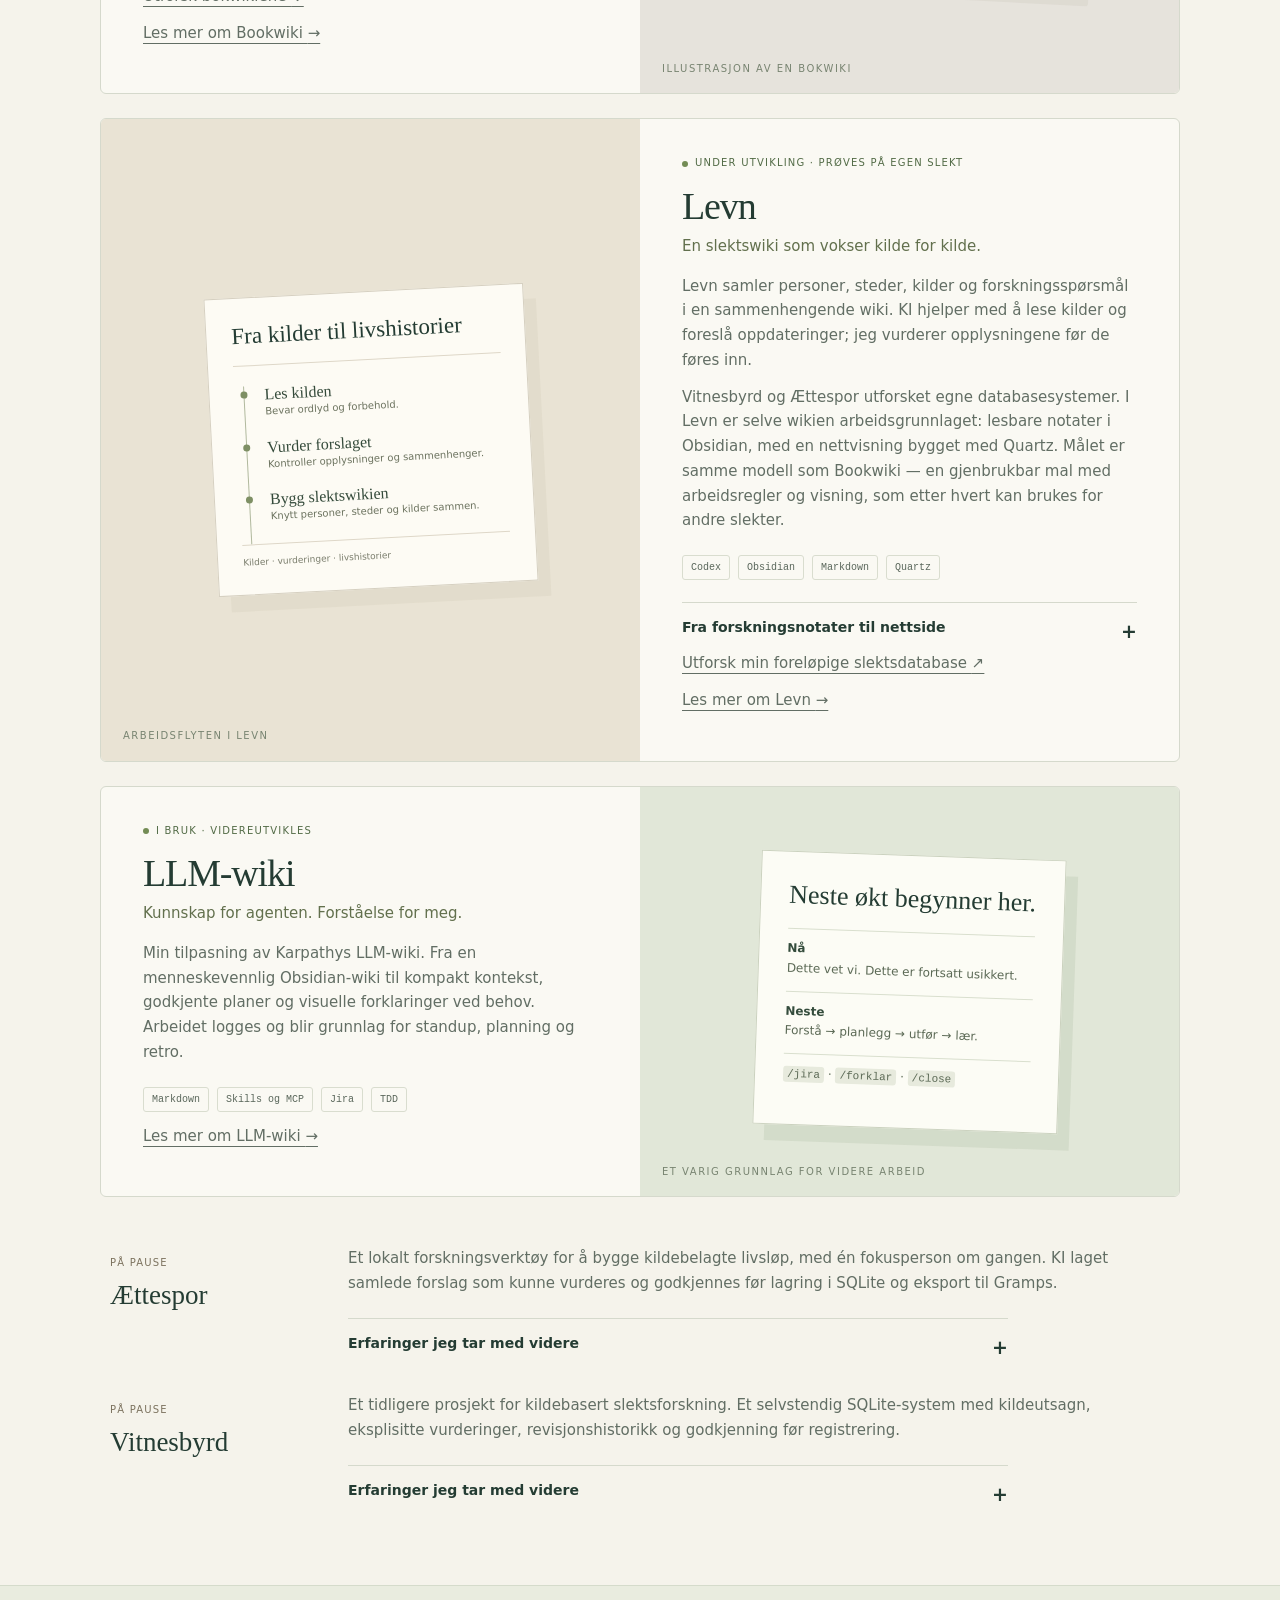
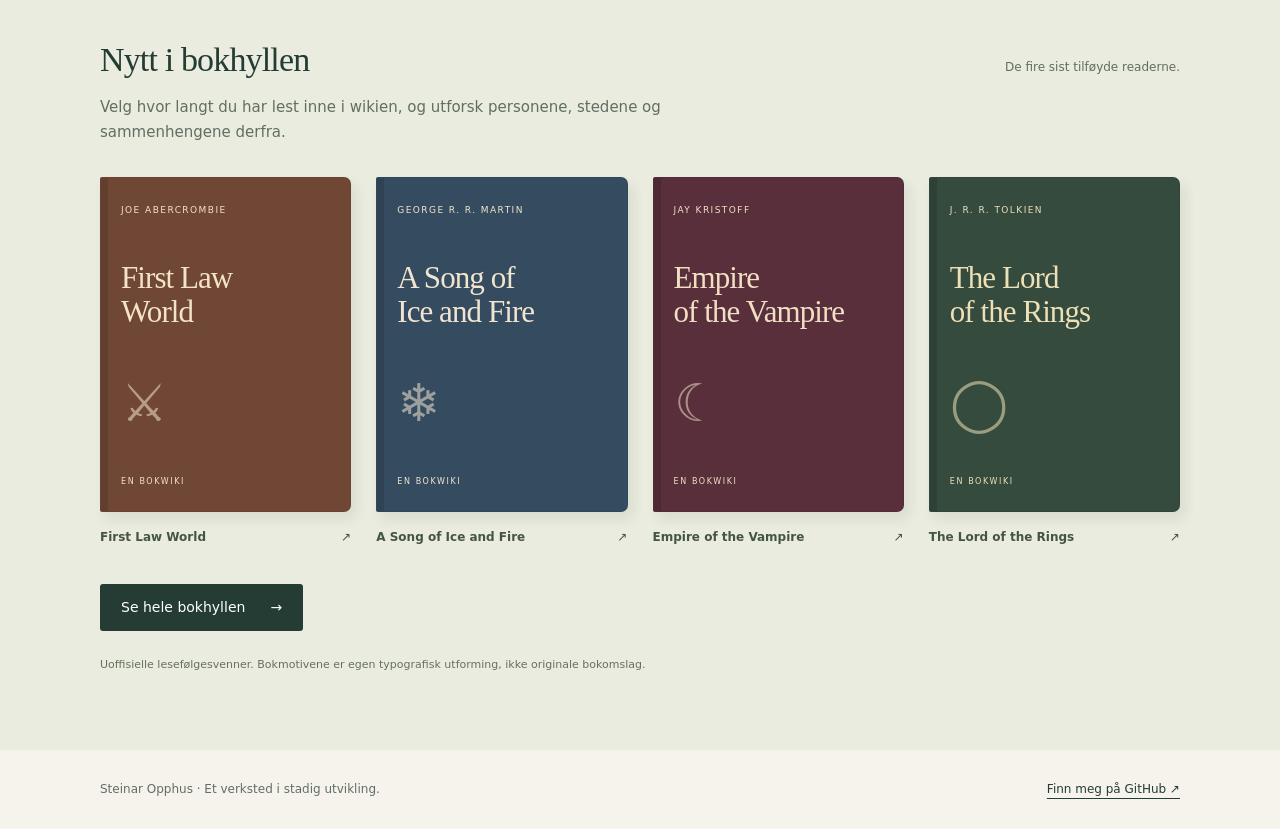
==== commit 80eb4870: "Introduce Levn and move Aettespor to paused projects" ====
--- a/index.html
+++ b/index.html
@@ -3,7 +3,7 @@
 <head>
 <meta charset="utf-8"><meta name="viewport" content="width=device-width, initial-scale=1">
 <title>Steinar Opphus — prosjekter og bokwikier</title>
-<meta name="description" content="Et lite verksted for kode, kunnskap og nysgjerrighet. Utforsk Spore, Bookwiki, Ættespor og mine bokwikier.">
+<meta name="description" content="Et lite verksted for kode, kunnskap og nysgjerrighet. Utforsk Spore, Bookwiki, Levn og mine bokwikier.">
 <meta name="theme-color" content="#f5f3eb">
 <link rel="stylesheet" href="site.css">
 </head>
@@ -14,8 +14,9 @@
 <section class="projects" id="prosjekter" aria-labelledby="projects-title"><div class="section-head"><h2 id="projects-title">Det jeg jobber med</h2><span>Små prosjekter. Egne behov.</span></div>
 <article class="project"><div class="visual"><div class="phone" aria-hidden="true"><div class="phone-top"><strong>spore</strong><span>Min journal</span></div><div class="phone-scene"><div class="mushroom"></div></div><b>Et nytt funn</b><p>Bilder, observasjoner og spørsmål.<br>Én undersøkelse om gangen.</p><div class="phone-bar"></div><div class="phone-bar short"></div><div class="phone-pill">Hva bør jeg undersøke nå?</div></div><span class="caption">Illustrasjon av arbeidsflyten</span></div><div class="copy"><span class="status">Under utvikling</span><h3>Spore</h3><div class="subtitle">En soppjournal som stiller spørsmål.</div><p>Ta vare på soppfunn med bilder, dato og sted. KI beskriver kjennetegn, foreslår mulige arter og ber om den neste observasjonen som kan hjelpe deg videre.</p><div class="tags"><span>Next.js</span><span>TypeScript</span><span>Bildeanalyse</span><span>PWA</span></div><details><summary>Under panseret</summary><p>Vanlig kode håndterer metadata og lagring. KI tolker bildene og foreslår oppfølging. Svarene valideres mot et Zod-skjema, og funnene lagres lokalt i IndexedDB.</p><p>Et viktig spørsmål er hvordan appen håndterer manglende observasjoner og usikre svar. Matchscore er ikke en sannsynlighet, og KI-identifikasjon skal ikke alene avgjøre om en sopp er spiselig.</p></details><p><a href="spore.html">Les mer om Spore <span aria-hidden="true">→</span></a></p></div></article>
 <article class="project"><div class="visual book-visual"><div class="mini-wiki" aria-hidden="true"><div class="mini-title">Et helt bokunivers.</div><div class="mini-body"><div class="mini-sidebar">Leseposisjon<br>Personer<br>Steder<br>Historie</div><div class="mini-content">Bare så langt du har lest.<small>Kapittel for kapittel</small><div class="mini-lines"></div><div class="mini-lines"></div><div class="mini-cards"><span></span><span></span></div></div></div></div><span class="caption">Illustrasjon av en bokwiki</span></div><div class="copy"><span class="status">I bruk · videreutvikles</span><h3>Bookwiki</h3><div class="subtitle">En lesefølgesvenn som vokser med boken.</div><p>Personer, steder og hendelser samlet i en wiki. Målet er å kunne utforske sammenhengene underveis, uten å få vite hva som skjer senere.</p><div class="tags"><span>Codex</span><span>Obsidian</span><span>Spoilergrenser</span><span>GitHub Pages</span></div><details><summary>Fra kapitler til nettsider</summary><p>Arbeidsflyten bruker kapittelvise sammendrag og faktauttrekk med kildehenvisninger. Instruksjoner og skills hjelper Codex med å vedlikeholde wikien, som publiseres som statiske sider.</p><p>Leseposisjonen styrer hva som vises. Genererte illustrasjoner utforsker bokuniversene visuelt, med utgangspunkt i opplysningene som er kjent på det aktuelle stedet i fortellingen.</p></details><p><a href="#bokwikier">Utforsk bokwikiene <span aria-hidden="true">↓</span></a></p><p><a href="bookwiki.html">Les mer om Bookwiki <span aria-hidden="true">→</span></a></p></div></article>
-<article class="project"><div class="visual ancestry-visual"><div class="record" aria-hidden="true"><div class="record-title">Fra kilder til livshistorier</div><div class="timeline"><div class="event"><b>En kilde</b>Hva står det faktisk her?</div><div class="event"><b>En vurdering</b>Hva kan vi slutte av det?</div><div class="event"><b>Et livsløp</b>Hvordan henger det sammen?</div></div><div class="record-foot">Kildebelegg · usikkerhet · etterprøvbarhet</div></div><span class="caption">Prinsippene bak Ættespor</span></div><div class="copy"><span class="status">Under utvikling</span><h3>Ættespor</h3><div class="subtitle">Fra kilder til livshistorier.</div><p>Et lokalt forskningsverktøy med én fokusperson om gangen. Historiske kilder blir til et dokumentert livsløp, med plass til motstridende opplysninger og ubesvarte spørsmål.</p><div class="tags"><span>Codex CLI</span><span>Kildekritikk</span><span>Strukturerte data</span><span>Gramps</span></div><details><summary>Kontrollert kildebehandling</summary><p>Codex leser kildene og lager ett samlet forslag med belegg. Forslaget kan rettes og vurderes før godkjente opplysninger lagres. Kildeutsagn og forskerens vurderinger skal kunne skilles fra hverandre.</p><p>Utviklingen skjer i små steg, med virkelige kildeøkter som utgangspunkt. Overføring til Gramps prøves avgrenset, med kontroll av hva som faktisk blir med.</p></details><p><a href="aettespor.html">Les mer om Ættespor <span aria-hidden="true">→</span></a></p></div></article>
-<article class="project"><div class="visual"><div class="agent-note" aria-hidden="true"><h4>Neste økt begynner her.</h4><p><b>Nå</b><br>Dette vet vi. Dette er fortsatt usikkert.</p><p><b>Neste</b><br>Forstå → planlegg → utfør → lær.</p><p><code>/jira</code> · <code>/forklar</code> · <code>/close</code></p></div><span class="caption">Et varig grunnlag for videre arbeid</span></div><div class="copy"><span class="status">I bruk · videreutvikles</span><h3>LLM-wiki</h3><div class="subtitle">Kunnskap for agenten. Forståelse for meg.</div><p>Min tilpasning av Karpathys LLM-wiki. Fra en menneskevennlig Obsidian-wiki til kompakt kontekst, godkjente planer og visuelle forklaringer ved behov. Arbeidet logges og blir grunnlag for standup, planning og retro.</p><div class="tags"><span>Markdown</span><span>Skills og MCP</span><span>Jira</span><span>TDD</span></div><p><a href="llm-wiki.html">Les mer om LLM-wiki <span aria-hidden="true">→</span></a></p></div></article><article class="archive"><div><span class="paused">På pause</span><h3>Vitnesbyrd</h3></div><div><p>Et tidligere prosjekt for kildebasert slektsforskning. Et selvstendig SQLite-system med kildeutsagn, eksplisitte vurderinger, revisjonshistorikk og godkjenning før registrering.</p><details><summary>Erfaringer jeg tar med videre</summary><p>Prosjektet utforsket hvordan forskning kan dokumenteres og etterprøves. Arbeidet synliggjorde også behovet for en enklere modell og raskere kildebehandling — erfaringer som er med videre i Ættespor.</p><div class="tags"><span>Python</span><span>SQLite</span><span>Revisjonshistorikk</span><span>Gramps-eksport</span></div></details></div></article>
+<article class="project"><div class="visual ancestry-visual"><div class="record" aria-hidden="true"><div class="record-title">Fra kilder til livshistorier</div><div class="timeline"><div class="event"><b>Les kilden</b>Bevar ordlyd og forbehold.</div><div class="event"><b>Vurder forslaget</b>Kontroller opplysninger og sammenhenger.</div><div class="event"><b>Bygg slektswikien</b>Knytt personer, steder og kilder sammen.</div></div><div class="record-foot">Kilder · vurderinger · livshistorier</div></div><span class="caption">Arbeidsflyten i Levn</span></div><div class="copy"><span class="status">Under utvikling · prøves på egen slekt</span><h3>Levn</h3><div class="subtitle">En slektswiki som vokser kilde for kilde.</div><p>Levn samler personer, steder, kilder og forskningsspørsmål i en sammenhengende wiki. KI hjelper med å lese kilder og foreslå oppdateringer; jeg vurderer opplysningene før de føres inn.</p><p>Vitnesbyrd og Ættespor utforsket egne databasesystemer. I Levn er selve wikien arbeidsgrunnlaget: lesbare notater i Obsidian, med en nettvisning bygget med Quartz. Målet er samme modell som Bookwiki — en gjenbrukbar mal med arbeidsregler og visning, som etter hvert kan brukes for andre slekter.</p><div class="tags"><span>Codex</span><span>Obsidian</span><span>Markdown</span><span>Quartz</span></div><details><summary>Fra forskningsnotater til nettside</summary><p>Kilder, vurderinger og godkjente opplysninger knyttes sammen med lenker. Usikkerhet og ubesvarte spørsmål følger personene videre. Et særskilt godkjent utvalg kan publiseres, mens arbeidsmaterialet beholdes privat.</p><p>Min egen slekt er utgangspunktet for å prøve arbeidsmåten. En ferdig mal for andre slekter er målet videre.</p></details><p><a href="https://steinar-opphus.github.io/levn-pages/">Utforsk min foreløpige slektsdatabase <span aria-hidden="true">↗</span></a></p><p><a href="levn.html">Les mer om Levn <span aria-hidden="true">→</span></a></p></div></article>
+<article class="project"><div class="visual"><div class="agent-note" aria-hidden="true"><h4>Neste økt begynner her.</h4><p><b>Nå</b><br>Dette vet vi. Dette er fortsatt usikkert.</p><p><b>Neste</b><br>Forstå → planlegg → utfør → lær.</p><p><code>/jira</code> · <code>/forklar</code> · <code>/close</code></p></div><span class="caption">Et varig grunnlag for videre arbeid</span></div><div class="copy"><span class="status">I bruk · videreutvikles</span><h3>LLM-wiki</h3><div class="subtitle">Kunnskap for agenten. Forståelse for meg.</div><p>Min tilpasning av Karpathys LLM-wiki. Fra en menneskevennlig Obsidian-wiki til kompakt kontekst, godkjente planer og visuelle forklaringer ved behov. Arbeidet logges og blir grunnlag for standup, planning og retro.</p><div class="tags"><span>Markdown</span><span>Skills og MCP</span><span>Jira</span><span>TDD</span></div><p><a href="llm-wiki.html">Les mer om LLM-wiki <span aria-hidden="true">→</span></a></p></div></article><article class="archive"><div><span class="paused">På pause</span><h3>Ættespor</h3></div><div><p>Et lokalt forskningsverktøy for å bygge kildebelagte livsløp, med én fokusperson om gangen. KI laget samlede forslag som kunne vurderes og godkjennes før lagring i SQLite og eksport til Gramps.</p><details><summary>Erfaringer jeg tar med videre</summary><p>Én samlet kildeøkt gjorde gjennomgangen mer oversiktlig. Arbeidet tydeliggjorde også hvor viktig det er å skille kildens ordlyd fra egne slutninger, og å bevare usikkerhet i navn, steder og hendelser. Levn tar med disse prinsippene inn i en arbeidsmåte der lesbare, sammenlenkede notater står i sentrum.</p><div class="tags"><span>Codex CLI</span><span>Python</span><span>SQLite</span><span>Kildekritikk</span></div><p><a href="aettespor.html">Les om Ættespor <span aria-hidden="true">→</span></a></p></details></div></article>
+<article class="archive"><div><span class="paused">På pause</span><h3>Vitnesbyrd</h3></div><div><p>Et tidligere prosjekt for kildebasert slektsforskning. Et selvstendig SQLite-system med kildeutsagn, eksplisitte vurderinger, revisjonshistorikk og godkjenning før registrering.</p><details><summary>Erfaringer jeg tar med videre</summary><p>Prosjektet utforsket hvordan forskning kan dokumenteres og etterprøves. Arbeidet synliggjorde også behovet for en enklere modell og raskere kildebehandling — erfaringer som først ble tatt videre i Ættespor og nå i Levn.</p><div class="tags"><span>Python</span><span>SQLite</span><span>Revisjonshistorikk</span><span>Gramps-eksport</span></div></details></div></article>
 </section></main></div>
 <!-- BOOKS:START -->
 <section class="shelf" id="bokwikier" aria-labelledby="books-title"><div class="wrap"><div class="section-head"><h2 id="books-title">Nytt i bokhyllen</h2><span>De fire sist tilføyde readerne.</span></div><p class="shelf-intro">Velg hvor langt du har lest inne i wikien, og utforsk personene, stedene og sammenhengene derfra.</p><div class="books">
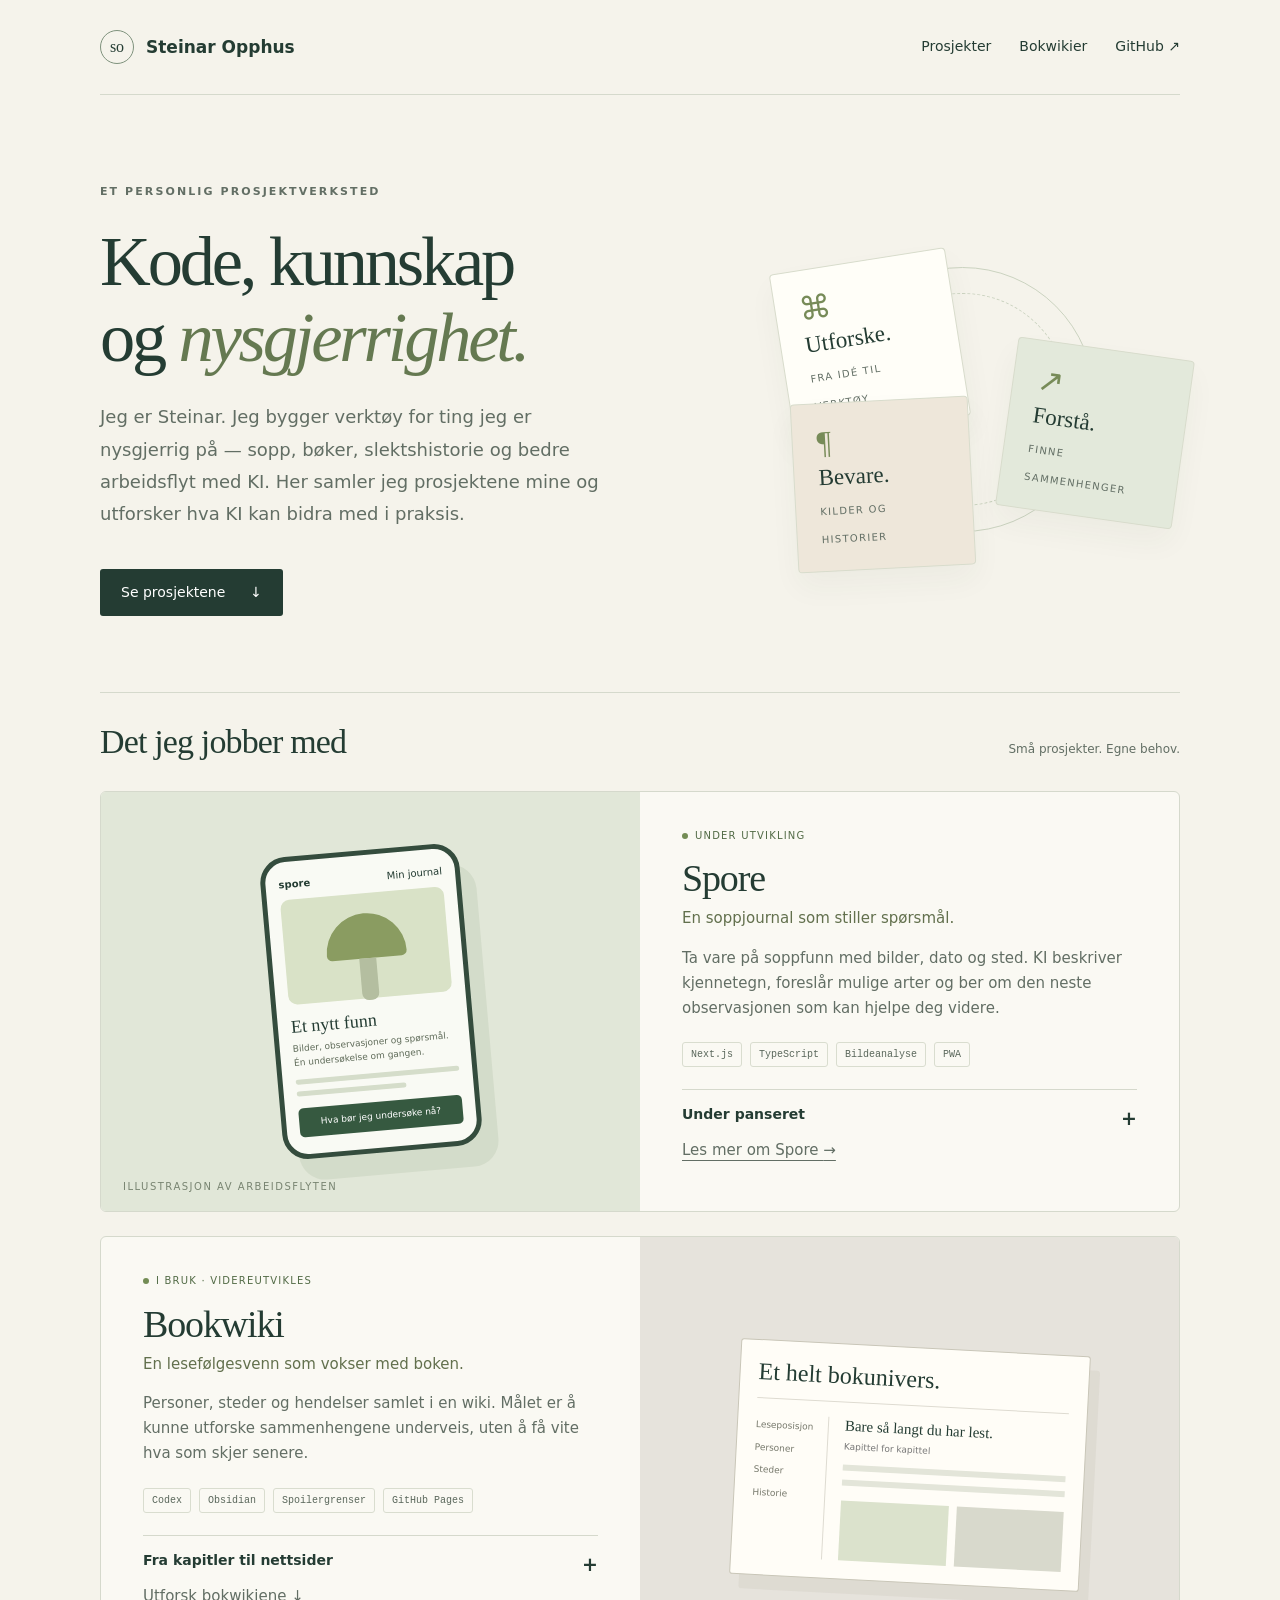
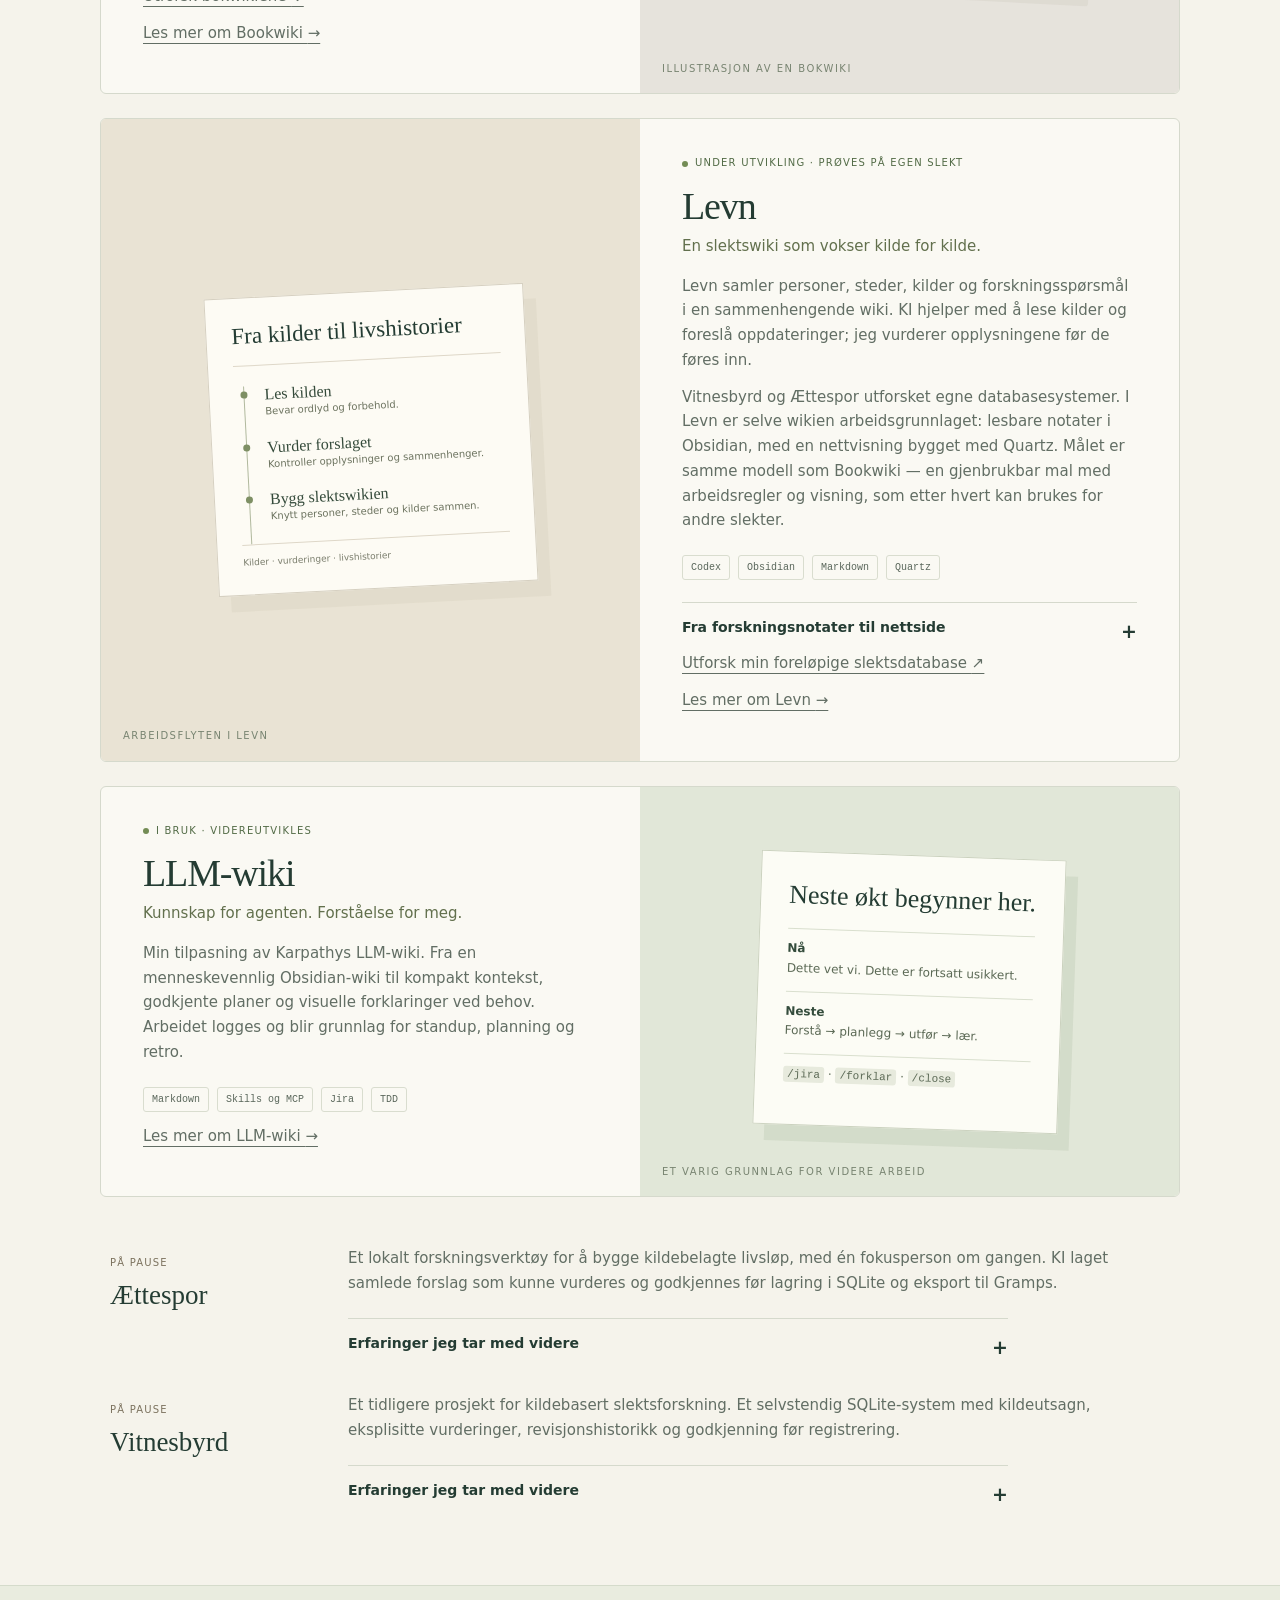
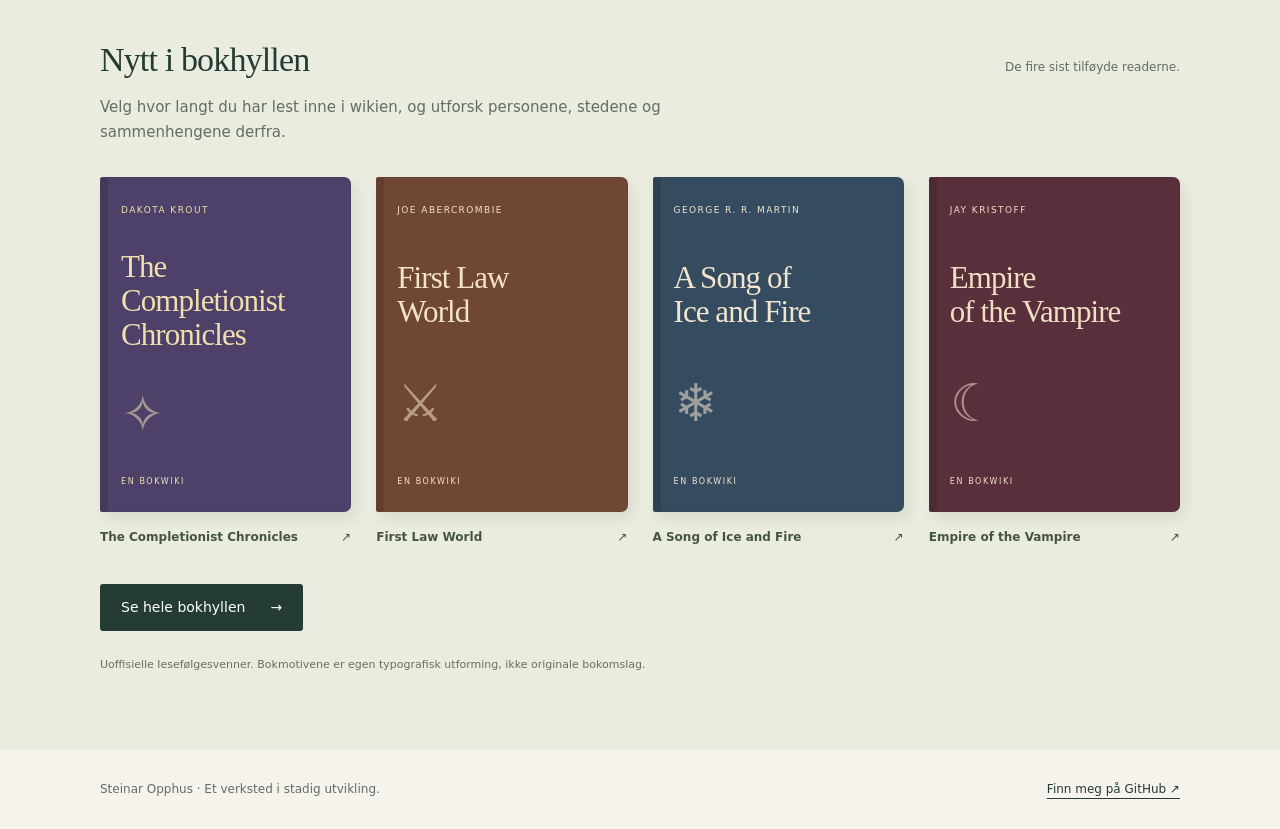
==== commit 98103ae2: "Add The Completionist Chronicles reader to bookshelf and homepage" ====
--- a/index.html
+++ b/index.html
@@ -20,8 +20,9 @@
 </section></main></div>
 <!-- BOOKS:START -->
 <section class="shelf" id="bokwikier" aria-labelledby="books-title"><div class="wrap"><div class="section-head"><h2 id="books-title">Nytt i bokhyllen</h2><span>De fire sist tilføyde readerne.</span></div><p class="shelf-intro">Velg hvor langt du har lest inne i wikien, og utforsk personene, stedene og sammenhengene derfra.</p><div class="books">
-<a class="book" href="https://steinar-opphus.github.io/first-law-world-reader/"><div class="cover" style="background:#704735;color:#f3e3c7"><span class="author">Joe Abercrombie</span><span class="book-title">First Law<br>World</span><span class="motif" aria-hidden="true">⚔</span><span class="edition">En bokwiki</span></div><div class="book-label"><span>First Law World</span><span aria-hidden="true">↗</span></div></a><a class="book" href="https://steinar-opphus.github.io/a-song-of-ice-and-fire-reader/"><div class="cover" style="background:#354c60;color:#f2e5cf"><span class="author">George R. R. Martin</span><span class="book-title">A Song of<br>Ice and Fire</span><span class="motif" aria-hidden="true">❄</span><span class="edition">En bokwiki</span></div><div class="book-label"><span>A Song of Ice and Fire</span><span aria-hidden="true">↗</span></div></a><a class="book" href="https://steinar-opphus.github.io/empire-of-the-vampire-reader/"><div class="cover" style="background:#582f3b;color:#f1dfc4"><span class="author">Jay Kristoff</span><span class="book-title">Empire<br>of the Vampire</span><span class="motif" aria-hidden="true">☾</span><span class="edition">En bokwiki</span></div><div class="book-label"><span>Empire of the Vampire</span><span aria-hidden="true">↗</span></div></a><a class="book" href="https://steinar-opphus.github.io/lotr-reader/"><div class="cover" style="background:#344b3e;color:#eee0b6"><span class="author">J. R. R. Tolkien</span><span class="book-title">The Lord<br>of the Rings</span><span class="motif" aria-hidden="true">◯</span><span class="edition">En bokwiki</span></div><div class="book-label"><span>The Lord of the Rings</span><span aria-hidden="true">↗</span></div></a>
+<a class="book" href="https://steinar-opphus.github.io/completionist-chronicles/"><div class="cover" style="background:#4e4169;color:#f0dfae"><span class="author">Dakota Krout</span><span class="book-title">The<br>Completionist<br>Chronicles</span><span class="motif" aria-hidden="true">✧</span><span class="edition">En bokwiki</span></div><div class="book-label"><span>The Completionist Chronicles</span><span aria-hidden="true">↗</span></div></a><a class="book" href="https://steinar-opphus.github.io/first-law-world-reader/"><div class="cover" style="background:#704735;color:#f3e3c7"><span class="author">Joe Abercrombie</span><span class="book-title">First Law<br>World</span><span class="motif" aria-hidden="true">⚔</span><span class="edition">En bokwiki</span></div><div class="book-label"><span>First Law World</span><span aria-hidden="true">↗</span></div></a><a class="book" href="https://steinar-opphus.github.io/a-song-of-ice-and-fire-reader/"><div class="cover" style="background:#354c60;color:#f2e5cf"><span class="author">George R. R. Martin</span><span class="book-title">A Song of<br>Ice and Fire</span><span class="motif" aria-hidden="true">❄</span><span class="edition">En bokwiki</span></div><div class="book-label"><span>A Song of Ice and Fire</span><span aria-hidden="true">↗</span></div></a><a class="book" href="https://steinar-opphus.github.io/empire-of-the-vampire-reader/"><div class="cover" style="background:#582f3b;color:#f1dfc4"><span class="author">Jay Kristoff</span><span class="book-title">Empire<br>of the Vampire</span><span class="motif" aria-hidden="true">☾</span><span class="edition">En bokwiki</span></div><div class="book-label"><span>Empire of the Vampire</span><span aria-hidden="true">↗</span></div></a>
 </div><p><a class="button" href="bokhylle.html">Se hele bokhyllen <span aria-hidden="true">→</span></a></p><p class="book-note">Uoffisielle lesefølgesvenner. Bokmotivene er egen typografisk utforming, ikke originale bokomslag.</p></div></section>
 <!-- BOOKS:END -->
 <div class="wrap"><footer><span>Steinar Opphus · Et verksted i stadig utvikling.</span><a href="https://github.com/steinar-opphus">Finn meg på GitHub ↗</a></footer></div>
 </body></html>
+
